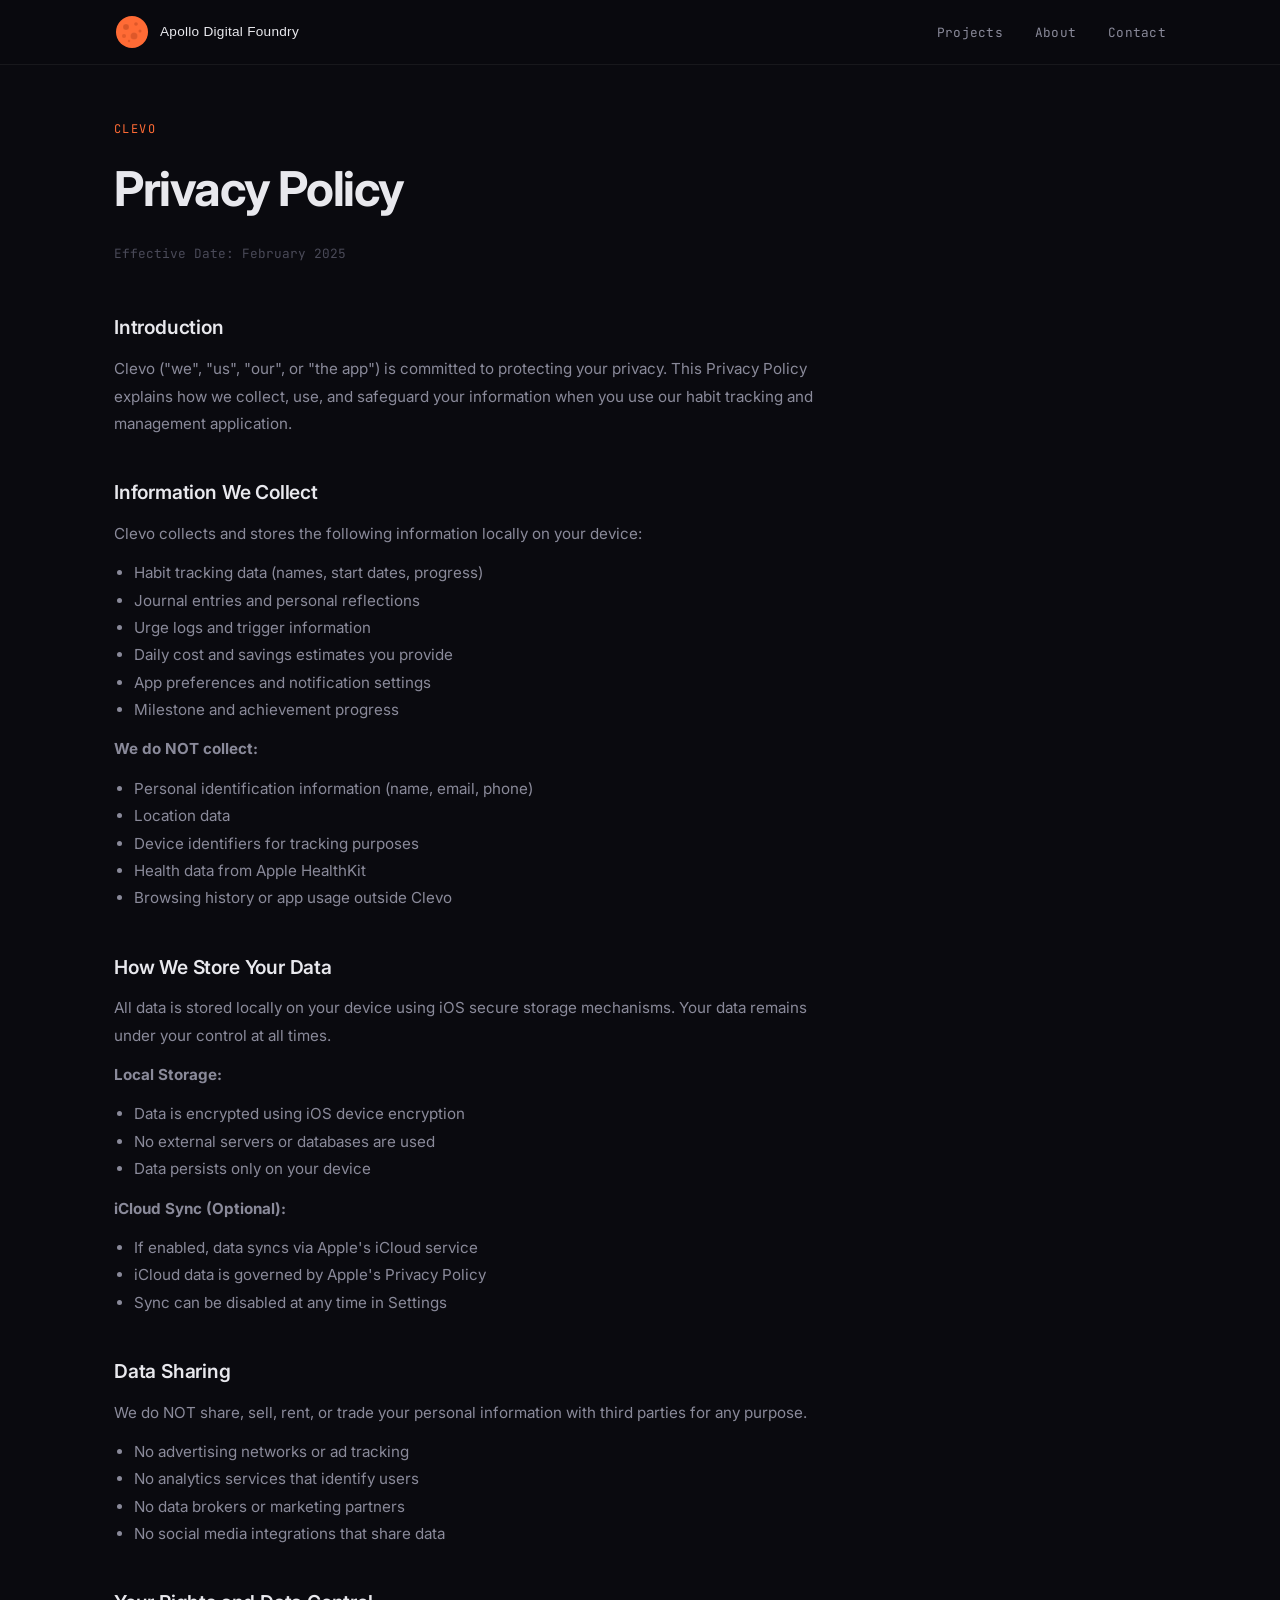
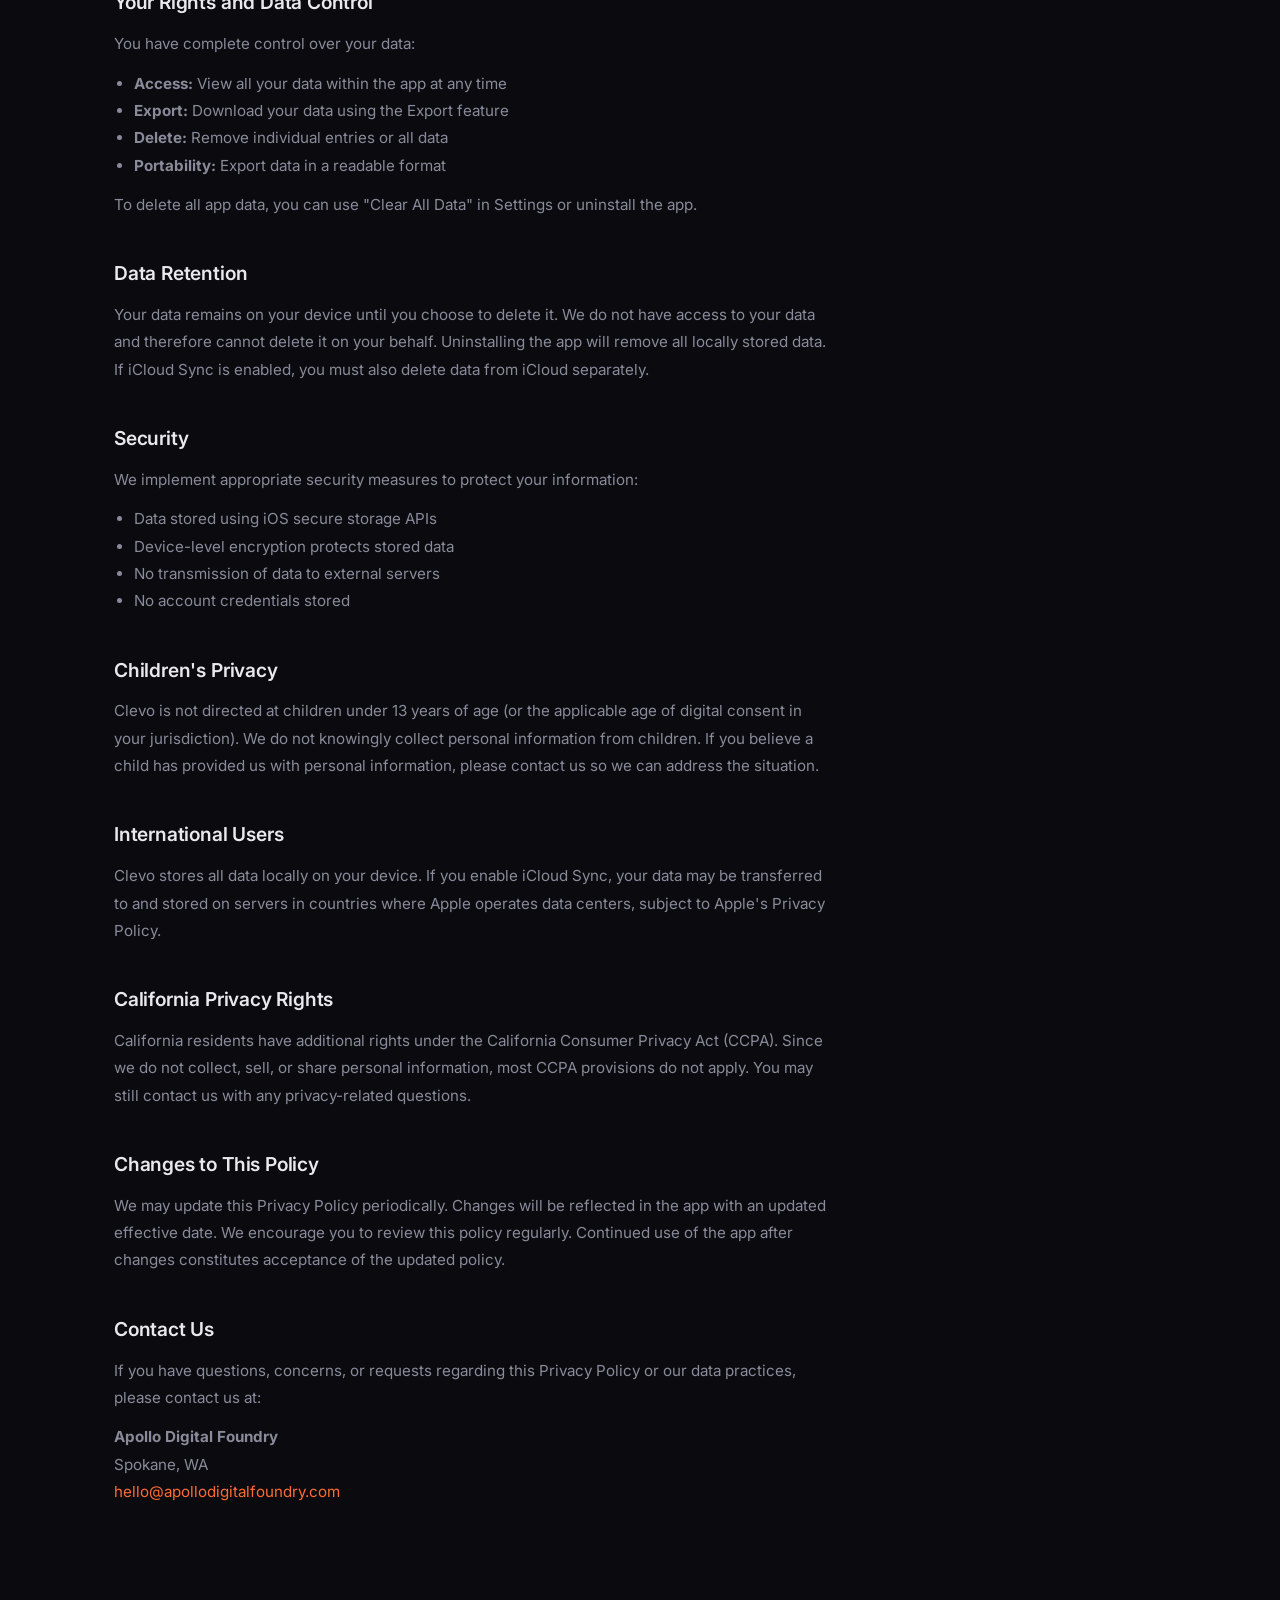
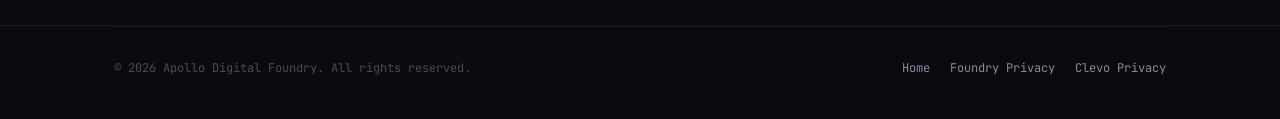
==== privacy-clevo.html @ d7f6a855 "Initial commit: Apollo Digital Foundry website Static org website for apollodigitalfoundry.com with " ====
<!DOCTYPE html>
<html lang="en">
<head>
  <meta charset="UTF-8">
  <meta name="viewport" content="width=device-width, initial-scale=1.0">
  <title>Clevo Privacy Policy — Apollo Digital Foundry</title>
  <meta name="description" content="Privacy Policy for Clevo, a habit tracking and management app by Apollo Digital Foundry.">
  <link rel="preconnect" href="https://fonts.googleapis.com">
  <link rel="preconnect" href="https://fonts.gstatic.com" crossorigin>
  <link href="https://fonts.googleapis.com/css2?family=Inter:wght@300;400;500;600;700&family=JetBrains+Mono:wght@400;500;700&display=swap" rel="stylesheet">
  <link rel="stylesheet" href="styles.css">
</head>
<body>

  <!-- Navigation -->
  <nav class="nav" id="nav">
    <div class="nav-inner">
      <a href="index.html" class="nav-logo">
        <svg class="logo-svg" width="36" height="36" viewBox="0 0 36 36" fill="none" xmlns="http://www.w3.org/2000/svg">
          <circle cx="18" cy="18" r="16" fill="#ff6b35"/>
          <path d="M30,10 A16,16 0 0,1 10,30 A16,16 0 0,0 30,10Z" fill="#e05a28" opacity="0.4"/>
          <circle cx="12" cy="13" r="3" fill="#b8421a" opacity="0.5"/>
          <circle cx="22" cy="10" r="1.8" fill="#b8421a" opacity="0.45"/>
          <circle cx="20" cy="22" r="3.5" fill="#b8421a" opacity="0.45"/>
          <circle cx="10" cy="22" r="2" fill="#b8421a" opacity="0.4"/>
          <circle cx="26" cy="17" r="1.5" fill="#b8421a" opacity="0.45"/>
          <circle cx="15" cy="27" r="1.2" fill="#b8421a" opacity="0.4"/>
          <circle cx="12" cy="13" r="3" stroke="#ffaa77" stroke-width="0.4" fill="none" opacity="0.2"/>
          <circle cx="20" cy="22" r="3.5" stroke="#ffaa77" stroke-width="0.4" fill="none" opacity="0.15"/>
        </svg>
        <span class="logo-text">Apollo Digital Foundry</span>
      </a>
      <ul class="nav-links" id="nav-links">
        <li><a href="index.html#projects">Projects</a></li>
        <li><a href="index.html#about">About</a></li>
        <li><a href="index.html#contact">Contact</a></li>
      </ul>
    </div>
  </nav>

  <!-- Clevo Privacy Policy Content -->
  <main class="legal-page">
    <div class="container">
      <p class="section-tag">Clevo</p>
      <h1 class="section-title">Privacy Policy</h1>
      <p class="legal-updated">Effective Date: February 2025</p>

      <div class="legal-content">

        <section class="legal-section">
          <h2>Introduction</h2>
          <p>Clevo ("we", "us", "our", or "the app") is committed to protecting your privacy. This Privacy Policy explains how we collect, use, and safeguard your information when you use our habit tracking and management application.</p>
        </section>

        <section class="legal-section">
          <h2>Information We Collect</h2>
          <p>Clevo collects and stores the following information locally on your device:</p>
          <ul>
            <li>Habit tracking data (names, start dates, progress)</li>
            <li>Journal entries and personal reflections</li>
            <li>Urge logs and trigger information</li>
            <li>Daily cost and savings estimates you provide</li>
            <li>App preferences and notification settings</li>
            <li>Milestone and achievement progress</li>
          </ul>
          <p><strong>We do NOT collect:</strong></p>
          <ul>
            <li>Personal identification information (name, email, phone)</li>
            <li>Location data</li>
            <li>Device identifiers for tracking purposes</li>
            <li>Health data from Apple HealthKit</li>
            <li>Browsing history or app usage outside Clevo</li>
          </ul>
        </section>

        <section class="legal-section">
          <h2>How We Store Your Data</h2>
          <p>All data is stored locally on your device using iOS secure storage mechanisms. Your data remains under your control at all times.</p>
          <p><strong>Local Storage:</strong></p>
          <ul>
            <li>Data is encrypted using iOS device encryption</li>
            <li>No external servers or databases are used</li>
            <li>Data persists only on your device</li>
          </ul>
          <p><strong>iCloud Sync (Optional):</strong></p>
          <ul>
            <li>If enabled, data syncs via Apple's iCloud service</li>
            <li>iCloud data is governed by Apple's Privacy Policy</li>
            <li>Sync can be disabled at any time in Settings</li>
          </ul>
        </section>

        <section class="legal-section">
          <h2>Data Sharing</h2>
          <p>We do NOT share, sell, rent, or trade your personal information with third parties for any purpose.</p>
          <ul>
            <li>No advertising networks or ad tracking</li>
            <li>No analytics services that identify users</li>
            <li>No data brokers or marketing partners</li>
            <li>No social media integrations that share data</li>
          </ul>
        </section>

        <section class="legal-section">
          <h2>Your Rights and Data Control</h2>
          <p>You have complete control over your data:</p>
          <ul>
            <li><strong>Access:</strong> View all your data within the app at any time</li>
            <li><strong>Export:</strong> Download your data using the Export feature</li>
            <li><strong>Delete:</strong> Remove individual entries or all data</li>
            <li><strong>Portability:</strong> Export data in a readable format</li>
          </ul>
          <p>To delete all app data, you can use "Clear All Data" in Settings or uninstall the app.</p>
        </section>

        <section class="legal-section">
          <h2>Data Retention</h2>
          <p>Your data remains on your device until you choose to delete it. We do not have access to your data and therefore cannot delete it on your behalf. Uninstalling the app will remove all locally stored data. If iCloud Sync is enabled, you must also delete data from iCloud separately.</p>
        </section>

        <section class="legal-section">
          <h2>Security</h2>
          <p>We implement appropriate security measures to protect your information:</p>
          <ul>
            <li>Data stored using iOS secure storage APIs</li>
            <li>Device-level encryption protects stored data</li>
            <li>No transmission of data to external servers</li>
            <li>No account credentials stored</li>
          </ul>
        </section>

        <section class="legal-section">
          <h2>Children's Privacy</h2>
          <p>Clevo is not directed at children under 13 years of age (or the applicable age of digital consent in your jurisdiction). We do not knowingly collect personal information from children. If you believe a child has provided us with personal information, please contact us so we can address the situation.</p>
        </section>

        <section class="legal-section">
          <h2>International Users</h2>
          <p>Clevo stores all data locally on your device. If you enable iCloud Sync, your data may be transferred to and stored on servers in countries where Apple operates data centers, subject to Apple's Privacy Policy.</p>
        </section>

        <section class="legal-section">
          <h2>California Privacy Rights</h2>
          <p>California residents have additional rights under the California Consumer Privacy Act (CCPA). Since we do not collect, sell, or share personal information, most CCPA provisions do not apply. You may still contact us with any privacy-related questions.</p>
        </section>

        <section class="legal-section">
          <h2>Changes to This Policy</h2>
          <p>We may update this Privacy Policy periodically. Changes will be reflected in the app with an updated effective date. We encourage you to review this policy regularly. Continued use of the app after changes constitutes acceptance of the updated policy.</p>
        </section>

        <section class="legal-section">
          <h2>Contact Us</h2>
          <p>If you have questions, concerns, or requests regarding this Privacy Policy or our data practices, please contact us at:</p>
          <p>
            <strong>Apollo Digital Foundry</strong><br>
            Spokane, WA<br>
            <a href="mailto:hello@apollodigitalfoundry.com" class="legal-link">hello@apollodigitalfoundry.com</a>
          </p>
        </section>

      </div>
    </div>
  </main>

  <!-- Footer -->
  <footer class="footer footer-simple">
    <div class="container">
      <div class="footer-bottom">
        <p class="copyright">&copy; 2026 Apollo Digital Foundry. All rights reserved.</p>
        <div class="footer-links">
          <a href="index.html">Home</a>
          <a href="privacy.html">Foundry Privacy</a>
          <a href="privacy-clevo.html">Clevo Privacy</a>
        </div>
      </div>
    </div>
  </footer>

</body>
</html>
---- styles.css ----
/* ============================================
   Apollo Digital Foundry — Styles
   Dark & Techy Foundry Aesthetic
   ============================================ */

/* --- Reset & Base --- */
*, *::before, *::after {
  margin: 0;
  padding: 0;
  box-sizing: border-box;
}

:root {
  --bg-deep: #0a0a0f;
  --bg-card: #111118;
  --bg-card-hover: #16161f;
  --bg-nav: rgba(10, 10, 15, 0.85);
  --accent: #ff6b35;
  --accent-glow: rgba(255, 107, 53, 0.15);
  --accent-glow-strong: rgba(255, 107, 53, 0.3);
  --text-primary: #e8e8ed;
  --text-secondary: #8a8a9a;
  --text-muted: #4a4a58;
  --border: rgba(255, 255, 255, 0.06);
  --border-hover: rgba(255, 107, 53, 0.2);
  --radius: 16px;
  --radius-sm: 8px;
  --font-body: 'Inter', -apple-system, BlinkMacSystemFont, sans-serif;
  --font-mono: 'JetBrains Mono', 'SF Mono', 'Fira Code', monospace;
}

html {
  scroll-behavior: smooth;
  -webkit-font-smoothing: antialiased;
  -moz-osx-font-smoothing: grayscale;
}

body {
  font-family: var(--font-body);
  background: var(--bg-deep);
  color: var(--text-primary);
  line-height: 1.6;
  overflow-x: hidden;
}

a {
  color: inherit;
  text-decoration: none;
}

img {
  max-width: 100%;
  display: block;
}

.container {
  max-width: 1100px;
  margin: 0 auto;
  padding: 0 24px;
}


/* --- Navigation --- */
.nav {
  position: fixed;
  top: 0;
  left: 0;
  right: 0;
  z-index: 100;
  background: var(--bg-nav);
  backdrop-filter: blur(20px);
  -webkit-backdrop-filter: blur(20px);
  border-bottom: 1px solid var(--border);
  transition: background 0.3s ease;
}

.nav-inner {
  max-width: 1100px;
  margin: 0 auto;
  padding: 0 24px;
  display: flex;
  align-items: center;
  justify-content: space-between;
  height: 64px;
}

.nav-logo {
  display: flex;
  align-items: center;
  gap: 10px;
  font-weight: 600;
  font-size: 1rem;
  letter-spacing: -0.01em;
}

.logo-svg {
  flex-shrink: 0;
}

.logo-text {
  font-family: 'Helvetica Neue', 'Helvetica', Arial, sans-serif;
  font-size: 0.85rem;
  font-weight: 500;
  letter-spacing: 0.02em;
}

.nav-links {
  display: flex;
  list-style: none;
  gap: 32px;
}

.nav-links a {
  font-size: 0.875rem;
  font-weight: 400;
  color: var(--text-secondary);
  transition: color 0.2s ease;
  font-family: var(--font-mono);
  font-size: 0.8rem;
  letter-spacing: 0.02em;
}

.nav-links a:hover {
  color: var(--accent);
}

/* Mobile nav toggle */
.nav-toggle {
  display: none;
  flex-direction: column;
  gap: 5px;
  background: none;
  border: none;
  cursor: pointer;
  padding: 4px;
}

.nav-toggle span {
  width: 22px;
  height: 2px;
  background: var(--text-secondary);
  border-radius: 2px;
  transition: all 0.3s ease;
}

.nav-toggle.active span:nth-child(1) {
  transform: rotate(45deg) translate(5px, 5px);
}

.nav-toggle.active span:nth-child(2) {
  opacity: 0;
}

.nav-toggle.active span:nth-child(3) {
  transform: rotate(-45deg) translate(5px, -5px);
}


/* --- Hero Section --- */
.hero {
  position: relative;
  min-height: 100vh;
  display: flex;
  align-items: center;
  justify-content: center;
  padding: 120px 24px 80px;
  overflow: hidden;
}

.hero-bg {
  position: absolute;
  inset: 0;
  overflow: hidden;
}

.grid-overlay {
  position: absolute;
  inset: 0;
  background-image:
    linear-gradient(rgba(255, 255, 255, 0.02) 1px, transparent 1px),
    linear-gradient(90deg, rgba(255, 255, 255, 0.02) 1px, transparent 1px);
  background-size: 60px 60px;
  mask-image: radial-gradient(ellipse 70% 60% at 50% 50%, black 20%, transparent 70%);
  -webkit-mask-image: radial-gradient(ellipse 70% 60% at 50% 50%, black 20%, transparent 70%);
}

.hero-glow {
  position: absolute;
  width: 600px;
  height: 600px;
  border-radius: 50%;
  background: radial-gradient(circle, var(--accent-glow) 0%, transparent 70%);
  top: 20%;
  left: 50%;
  transform: translateX(-50%);
  pointer-events: none;
  animation: pulse-glow 6s ease-in-out infinite;
}

@keyframes pulse-glow {
  0%, 100% { opacity: 0.4; transform: translateX(-50%) scale(1); }
  50% { opacity: 0.7; transform: translateX(-50%) scale(1.1); }
}

.hero-content {
  position: relative;
  text-align: center;
  max-width: 700px;
  z-index: 1;
}

.hero-tag {
  font-family: var(--font-mono);
  font-size: 0.8rem;
  color: var(--accent);
  letter-spacing: 0.1em;
  text-transform: uppercase;
  margin-bottom: 24px;
}

.hero-title {
  font-size: clamp(2.5rem, 7vw, 4.5rem);
  font-weight: 700;
  line-height: 1.1;
  letter-spacing: -0.03em;
  margin-bottom: 24px;
}

.accent {
  color: var(--accent);
}

.hero-sub {
  font-size: 1.125rem;
  color: var(--text-secondary);
  max-width: 520px;
  margin: 0 auto 40px;
  line-height: 1.7;
}


/* --- Buttons --- */
.btn {
  display: inline-block;
  padding: 14px 32px;
  border-radius: var(--radius-sm);
  font-family: var(--font-mono);
  font-size: 0.85rem;
  font-weight: 500;
  letter-spacing: 0.02em;
  transition: all 0.25s ease;
  cursor: pointer;
  border: none;
}

.btn-primary {
  background: var(--accent);
  color: #fff;
  box-shadow: 0 0 20px var(--accent-glow);
}

.btn-primary:hover {
  background: #e85a28;
  box-shadow: 0 0 30px var(--accent-glow-strong);
  transform: translateY(-2px);
}


/* --- Sections --- */
.section {
  padding: 120px 0;
}

.section-alt {
  background: linear-gradient(180deg, var(--bg-deep) 0%, #0d0d14 50%, var(--bg-deep) 100%);
}

.section-tag {
  font-family: var(--font-mono);
  font-size: 0.75rem;
  color: var(--accent);
  letter-spacing: 0.12em;
  text-transform: uppercase;
  margin-bottom: 12px;
}

.section-title {
  font-size: clamp(2rem, 4vw, 3rem);
  font-weight: 700;
  letter-spacing: -0.03em;
  margin-bottom: 16px;
}

.section-sub {
  color: var(--text-secondary);
  font-size: 1.05rem;
  margin-bottom: 56px;
  max-width: 480px;
}


/* --- Projects Grid --- */
.projects-grid {
  display: grid;
  grid-template-columns: 1fr 1fr;
  gap: 24px;
}

.project-card {
  border-radius: var(--radius);
  border: 1px solid var(--border);
  background: var(--bg-card);
  transition: all 0.35s ease;
  overflow: hidden;
}

.project-card:hover {
  border-color: var(--border-hover);
  background: var(--bg-card-hover);
  transform: translateY(-4px);
  box-shadow: 0 20px 60px rgba(0, 0, 0, 0.4), 0 0 40px var(--accent-glow);
}

.project-card.featured {
  grid-column: 1 / -1;
}

.project-card.featured .project-card-inner {
  display: grid;
  grid-template-columns: 1fr;
  gap: 0;
}

.project-card-inner {
  padding: 32px;
}

.project-header {
  display: flex;
  align-items: flex-start;
  justify-content: space-between;
  margin-bottom: 20px;
}

.project-icon {
  flex-shrink: 0;
}

.app-icon {
  width: 56px;
  height: 56px;
  border-radius: 12px;
}

.project-badge {
  font-family: var(--font-mono);
  font-size: 0.7rem;
  color: var(--accent);
  background: var(--accent-glow);
  padding: 4px 12px;
  border-radius: 20px;
  letter-spacing: 0.05em;
  text-transform: uppercase;
  font-weight: 500;
}

.project-name {
  font-size: 1.5rem;
  font-weight: 700;
  letter-spacing: -0.02em;
  margin-bottom: 12px;
}

.project-desc {
  color: var(--text-secondary);
  font-size: 0.95rem;
  line-height: 1.7;
  margin-bottom: 20px;
}

.project-tags {
  display: flex;
  flex-wrap: wrap;
  gap: 8px;
  margin-bottom: 24px;
}

.tag {
  font-family: var(--font-mono);
  font-size: 0.7rem;
  color: var(--text-secondary);
  background: rgba(255, 255, 255, 0.04);
  padding: 4px 12px;
  border-radius: 6px;
  border: 1px solid var(--border);
  letter-spacing: 0.02em;
}

.project-footer {
  display: flex;
  align-items: center;
  justify-content: space-between;
}

.project-link {
  font-family: var(--font-mono);
  font-size: 0.75rem;
  color: var(--text-secondary);
  transition: color 0.2s ease;
}

.project-link:hover {
  color: var(--accent);
}

.project-status {
  display: flex;
  align-items: center;
  gap: 8px;
  font-family: var(--font-mono);
  font-size: 0.75rem;
  color: var(--text-secondary);
}

.status-dot {
  width: 8px;
  height: 8px;
  border-radius: 50%;
  background: var(--accent);
  animation: dot-pulse 2s ease-in-out infinite;
}

.muted-dot {
  background: var(--text-muted);
  animation: none;
}

@keyframes dot-pulse {
  0%, 100% { opacity: 1; }
  50% { opacity: 0.3; }
}

/* Placeholder cards */
.project-card.placeholder {
  border-style: dashed;
  border-color: rgba(255, 255, 255, 0.04);
  background: transparent;
}

.project-card.placeholder:hover {
  border-color: rgba(255, 255, 255, 0.08);
  background: rgba(255, 255, 255, 0.01);
  box-shadow: none;
  transform: none;
}

.muted-text {
  color: var(--text-muted) !important;
}

.project-icon.muted {
  color: var(--text-muted);
}


/* --- About Section --- */
.about-content {
  display: grid;
  grid-template-columns: 1.4fr 1fr;
  gap: 64px;
  align-items: start;
}

.about-text p {
  color: var(--text-secondary);
  font-size: 1.05rem;
  line-height: 1.8;
  margin-bottom: 20px;
}

.about-text strong {
  color: var(--text-primary);
}

.about-values {
  display: flex;
  flex-direction: column;
  gap: 28px;
}

.value-item {
  padding: 24px;
  border-radius: var(--radius-sm);
  border: 1px solid var(--border);
  background: var(--bg-card);
  transition: all 0.3s ease;
}

.value-item:hover {
  border-color: var(--border-hover);
  background: var(--bg-card-hover);
}

.value-icon {
  font-size: 1.4rem;
  margin-bottom: 10px;
  color: var(--accent);
}

.value-item h4 {
  font-family: var(--font-mono);
  font-size: 0.9rem;
  font-weight: 600;
  letter-spacing: 0.02em;
  margin-bottom: 6px;
}

.value-item p {
  color: var(--text-secondary);
  font-size: 0.875rem;
}


/* --- Footer --- */
.footer {
  padding: 120px 0 40px;
  border-top: 1px solid var(--border);
}

.footer-content {
  text-align: center;
}

.footer-main {
  margin-bottom: 80px;
}

.footer-text {
  color: var(--text-secondary);
  font-size: 1.05rem;
  margin-bottom: 32px;
  max-width: 400px;
  margin-left: auto;
  margin-right: auto;
  margin-bottom: 32px;
}

.footer-main .btn {
  font-size: 0.8rem;
}

.footer-info {
  display: flex;
  justify-content: center;
  gap: 48px;
  margin-bottom: 40px;
  padding-bottom: 40px;
  border-bottom: 1px solid var(--border);
}

.footer-info-item {
  display: flex;
  flex-direction: column;
  gap: 4px;
  font-size: 0.9rem;
  color: var(--text-secondary);
}

.footer-info-label {
  font-family: var(--font-mono);
  font-size: 0.7rem;
  color: var(--text-muted);
  text-transform: uppercase;
  letter-spacing: 0.1em;
}

.footer-bottom {
  display: flex;
  align-items: center;
  justify-content: space-between;
  padding-top: 32px;
  border-top: 1px solid var(--border);
}

.copyright {
  font-family: var(--font-mono);
  font-size: 0.75rem;
  color: var(--text-muted);
}

.footer-links {
  display: flex;
  gap: 20px;
}

.footer-links a {
  font-family: var(--font-mono);
  font-size: 0.75rem;
  color: var(--text-secondary);
  transition: color 0.2s ease;
}

.footer-links a:hover {
  color: var(--accent);
}


/* --- Legal / Privacy Page --- */
.legal-page {
  padding: 120px 0 80px;
}

.legal-updated {
  font-family: var(--font-mono);
  font-size: 0.8rem;
  color: var(--text-muted);
  margin-bottom: 48px;
}

.legal-content {
  max-width: 720px;
}

.legal-section {
  margin-bottom: 40px;
}

.legal-section h2 {
  font-size: 1.2rem;
  font-weight: 600;
  margin-bottom: 12px;
  letter-spacing: -0.01em;
}

.legal-section h3 {
  font-size: 1rem;
  font-weight: 500;
  margin-top: 20px;
  margin-bottom: 8px;
  color: var(--text-primary);
}

.legal-section p {
  color: var(--text-secondary);
  font-size: 0.95rem;
  line-height: 1.8;
  margin-bottom: 12px;
}

.legal-section ul {
  color: var(--text-secondary);
  font-size: 0.95rem;
  line-height: 1.8;
  margin-left: 20px;
  margin-bottom: 12px;
}

.legal-link {
  color: var(--accent) !important;
  transition: opacity 0.2s ease;
}

.legal-link:hover {
  opacity: 0.8;
}

.footer-simple {
  padding: 0 0 40px;
}


/* --- Scroll Reveal Animation --- */
.reveal {
  opacity: 0;
  transform: translateY(30px);
  transition: opacity 0.7s ease, transform 0.7s ease;
}

.reveal.visible {
  opacity: 1;
  transform: translateY(0);
}


/* --- Responsive --- */
@media (max-width: 768px) {
  .nav-toggle {
    display: flex;
  }

  .nav-links {
    position: fixed;
    top: 64px;
    left: 0;
    right: 0;
    background: var(--bg-nav);
    backdrop-filter: blur(20px);
    -webkit-backdrop-filter: blur(20px);
    flex-direction: column;
    align-items: center;
    padding: 32px 0;
    gap: 24px;
    border-bottom: 1px solid var(--border);
    transform: translateY(-100%);
    opacity: 0;
    pointer-events: none;
    transition: all 0.3s ease;
  }

  .nav-links.open {
    transform: translateY(0);
    opacity: 1;
    pointer-events: all;
  }

  .hero {
    padding: 100px 24px 60px;
    min-height: 90vh;
  }

  .hero-title {
    font-size: 2.2rem;
  }

  .hero-sub {
    font-size: 1rem;
  }

  .section {
    padding: 80px 0;
  }

  .projects-grid {
    grid-template-columns: 1fr;
  }

  .project-card.featured {
    grid-column: 1;
  }

  .about-content {
    grid-template-columns: 1fr;
    gap: 40px;
  }

  .footer-info {
    flex-direction: column;
    gap: 20px;
    align-items: center;
  }

  .footer-info-item {
    align-items: center;
  }

  .footer-bottom {
    flex-direction: column;
    gap: 16px;
    text-align: center;
  }

  .footer {
    padding: 80px 0 32px;
  }
}

@media (max-width: 480px) {
  .hero-title {
    font-size: 1.8rem;
  }

  .section-title {
    font-size: 1.6rem;
  }

  .project-card-inner {
    padding: 24px;
  }

  .logo-text {
    font-size: 0.75rem;
  }
}
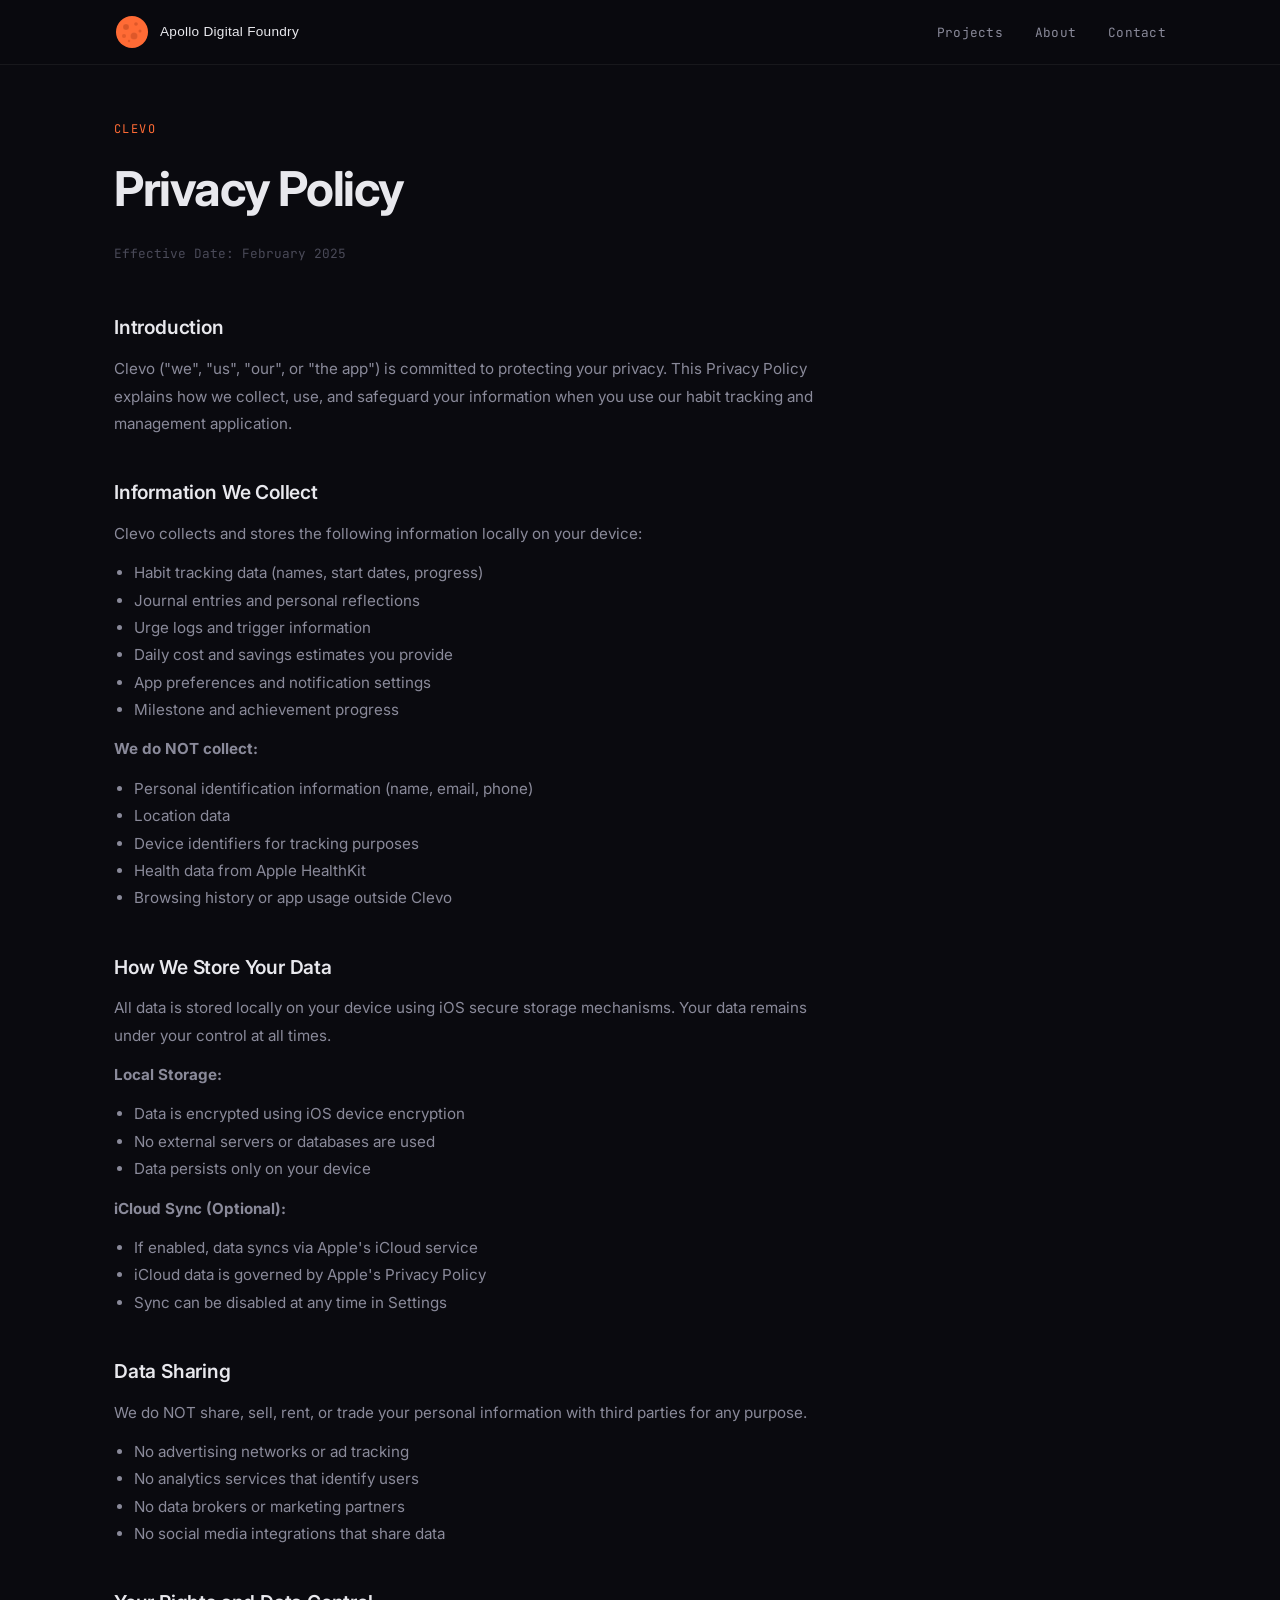
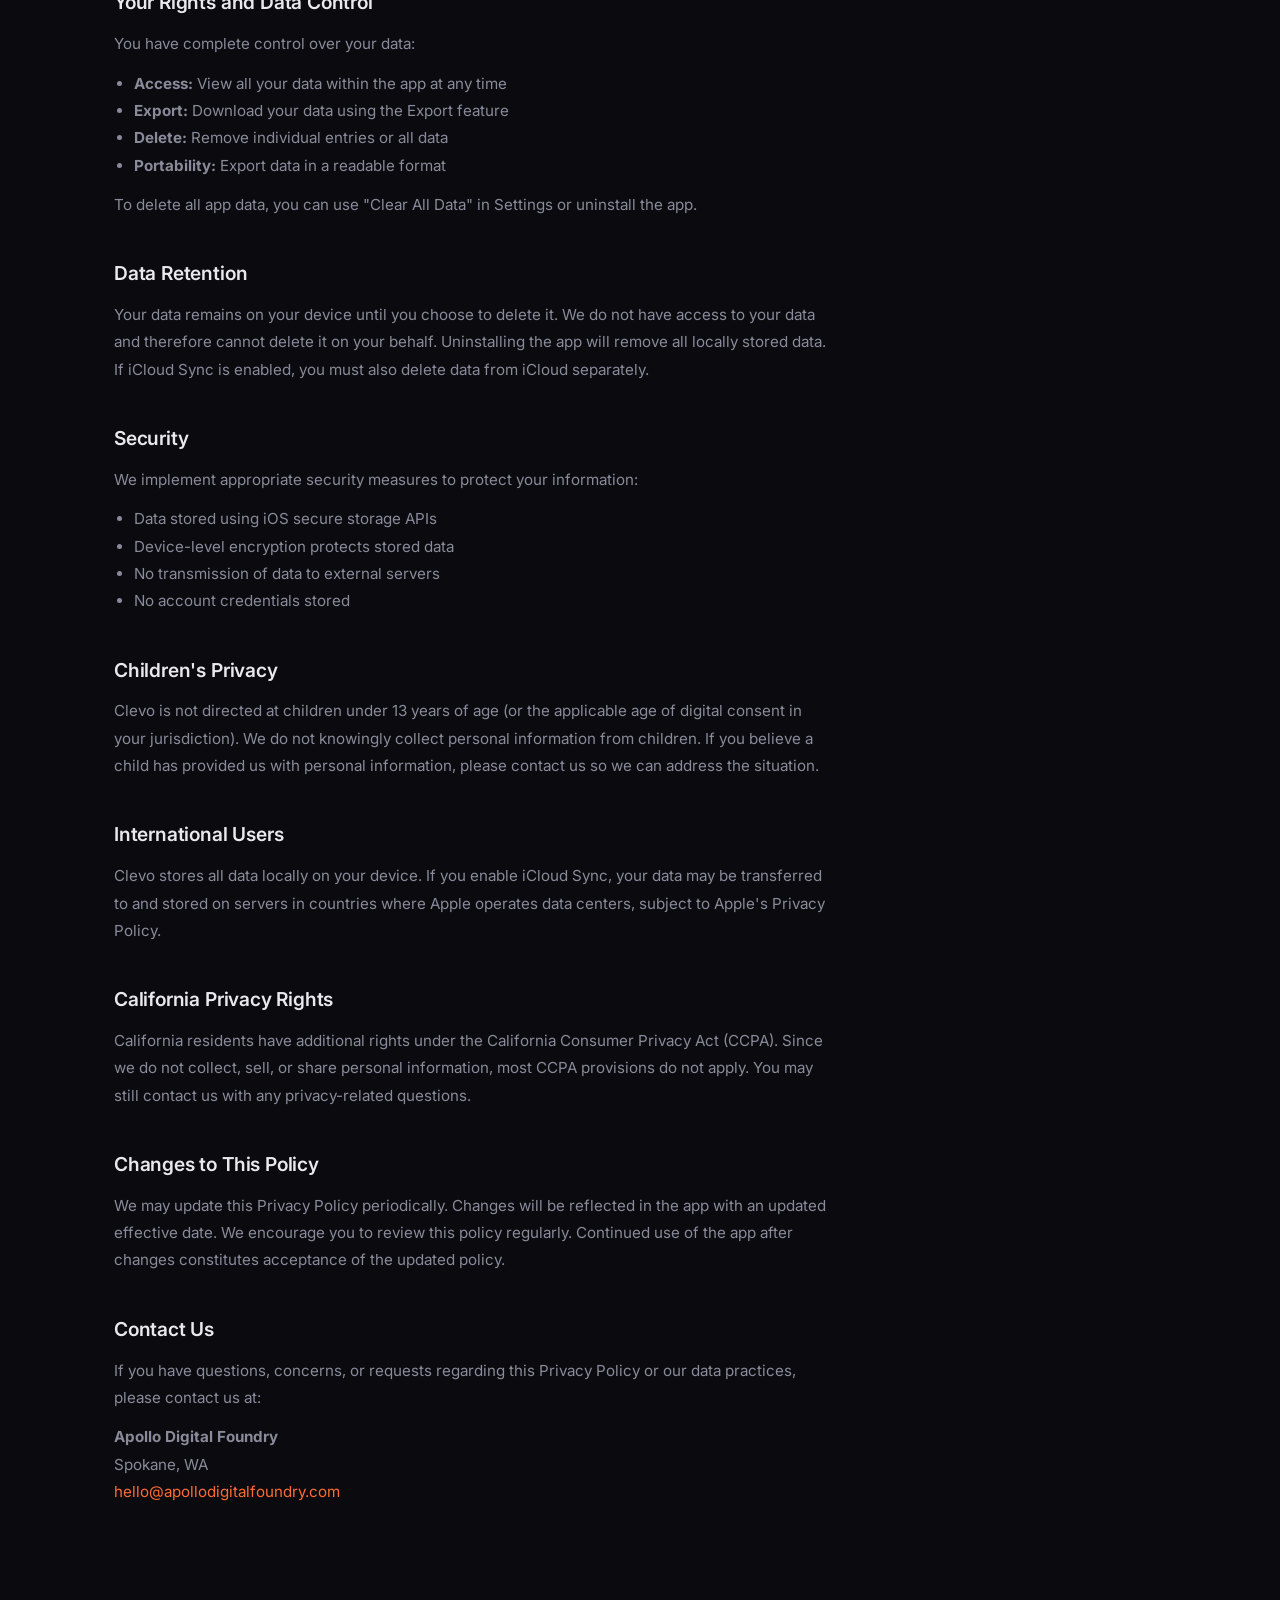
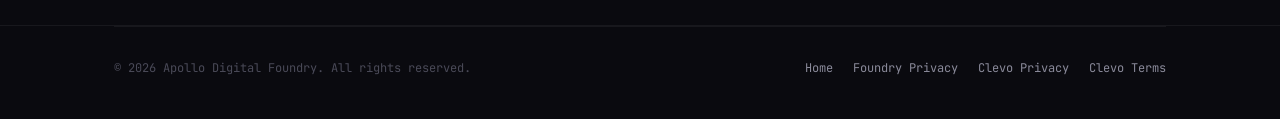
==== commit b0a33ea4: "Add Clevo terms of service page and link from privacy page Co-Authored-By: Claude Opus 4.6 (1M conte" ====
--- a/privacy-clevo.html
+++ b/privacy-clevo.html
@@ -172,6 +172,7 @@
           <a href="index.html">Home</a>
           <a href="privacy.html">Foundry Privacy</a>
           <a href="privacy-clevo.html">Clevo Privacy</a>
+          <a href="terms-clevo.html">Clevo Terms</a>
         </div>
       </div>
     </div>
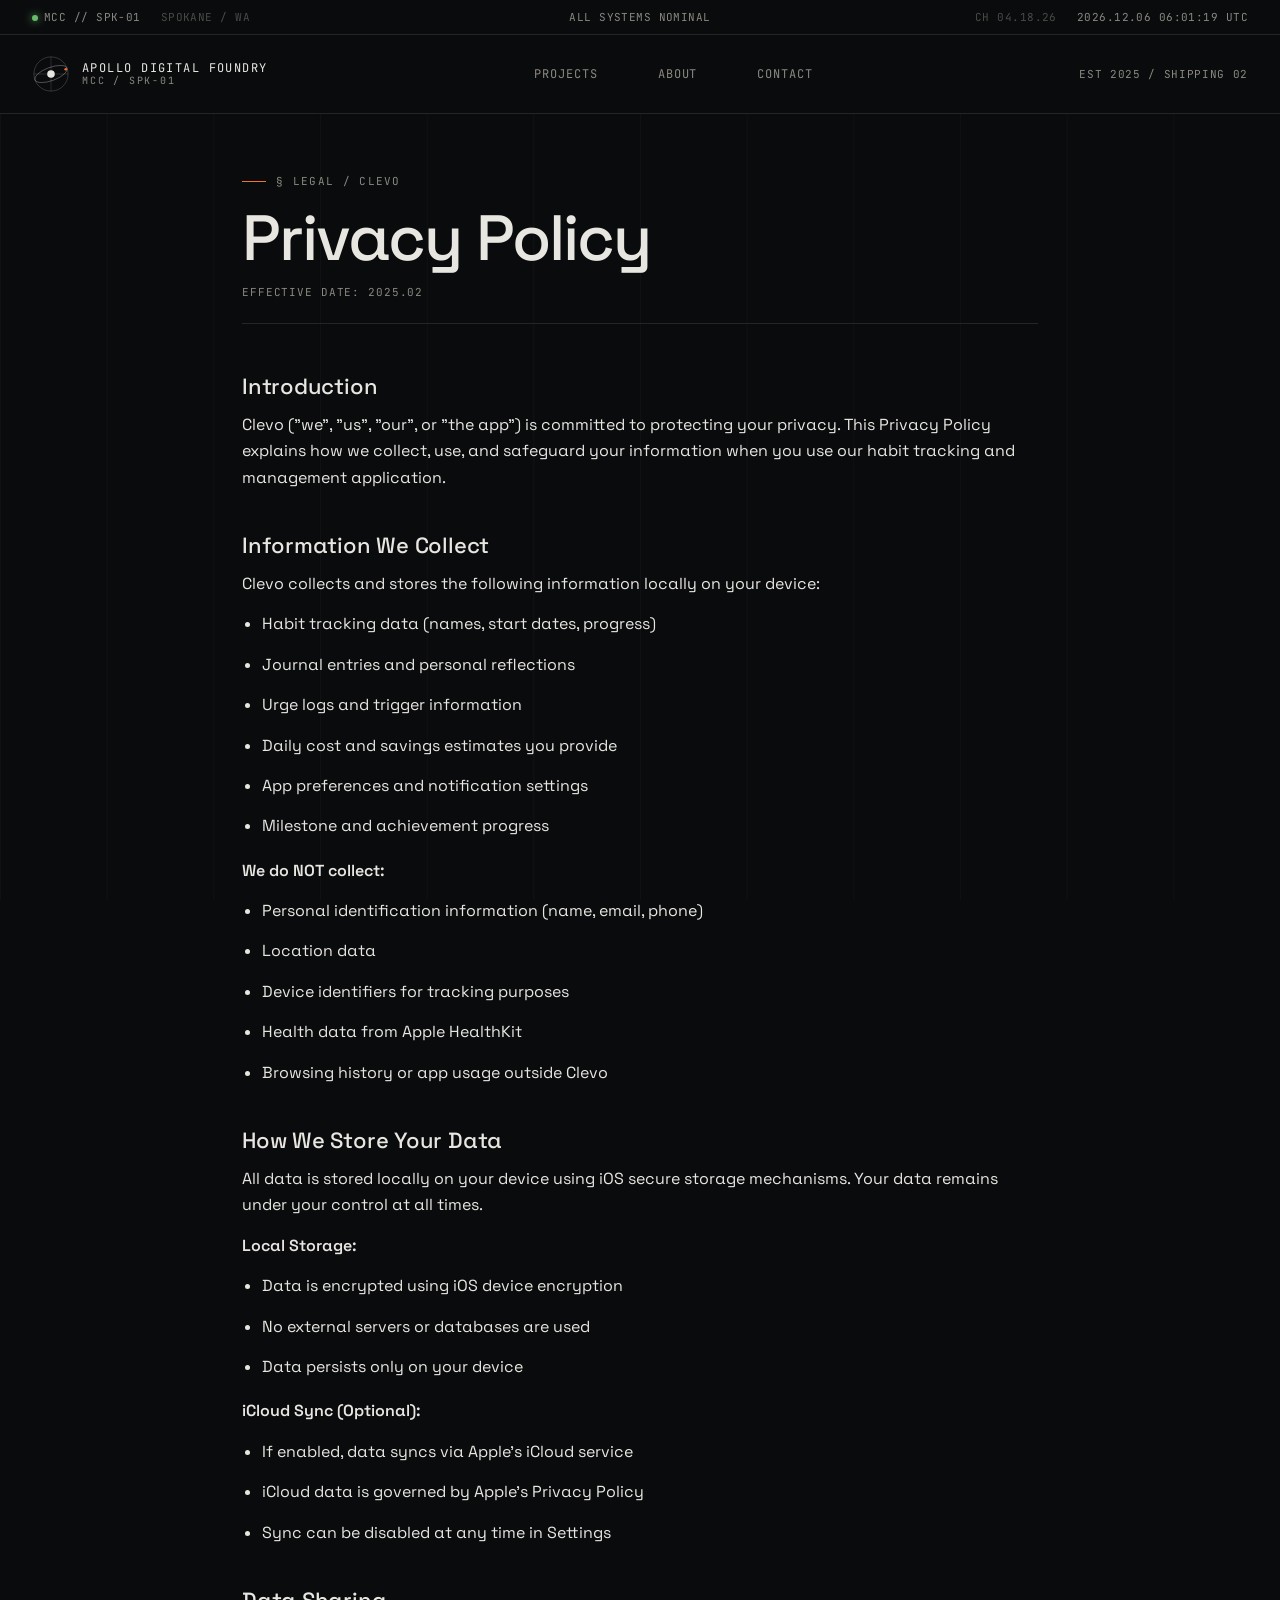
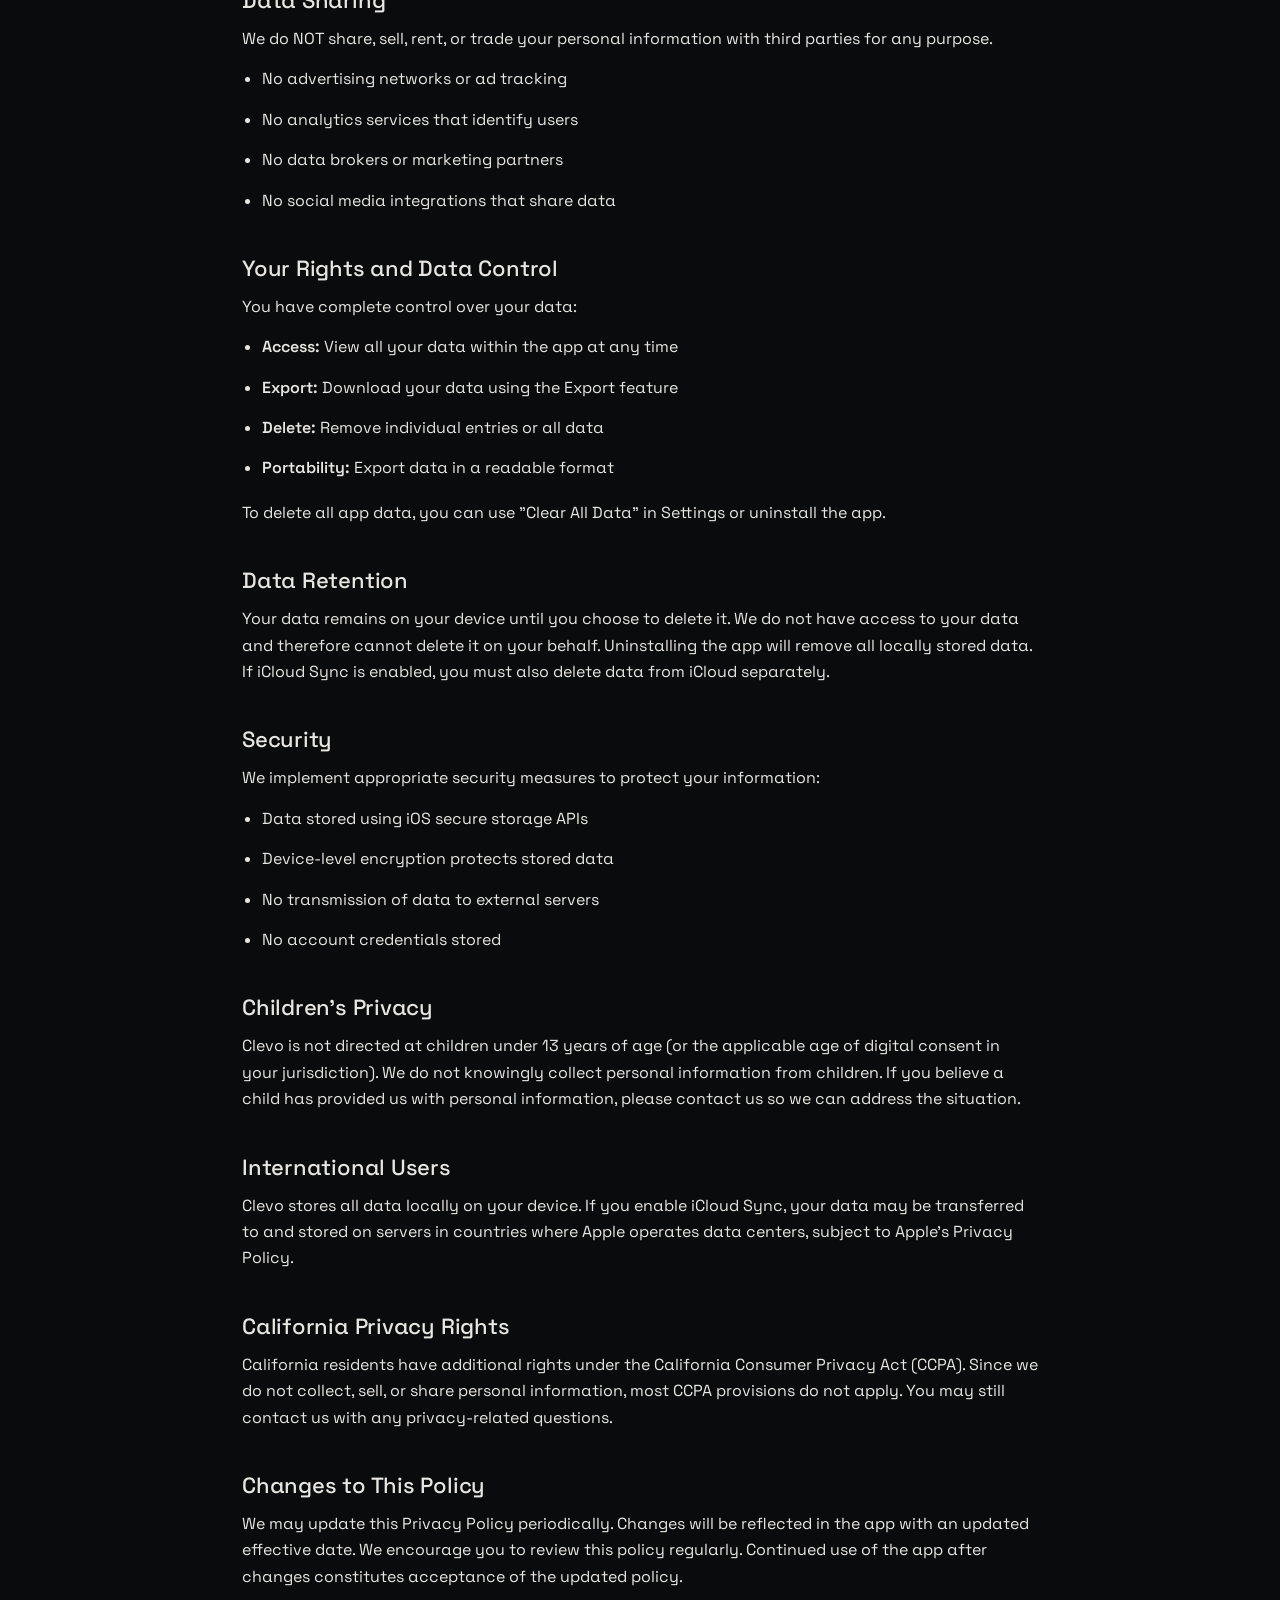
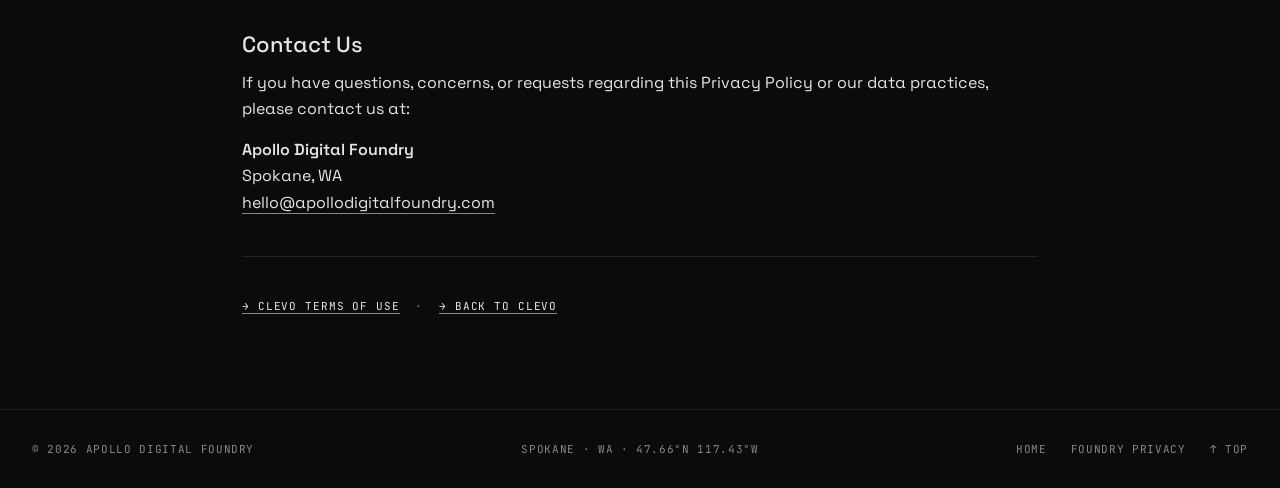
==== commit 5a9a7139: "Redesign site with Mission Control aesthetic - Rebuild home, privacy, and Clevo legal pages in dark " ====
--- a/privacy-clevo.html
+++ b/privacy-clevo.html
@@ -1,182 +1,193 @@
 <!DOCTYPE html>
 <html lang="en">
 <head>
-  <meta charset="UTF-8">
-  <meta name="viewport" content="width=device-width, initial-scale=1.0">
+  <meta charset="UTF-8" />
+  <meta name="viewport" content="width=device-width, initial-scale=1.0" />
   <title>Clevo Privacy Policy — Apollo Digital Foundry</title>
-  <meta name="description" content="Privacy Policy for Clevo, a habit tracking and management app by Apollo Digital Foundry.">
-  <link rel="preconnect" href="https://fonts.googleapis.com">
-  <link rel="preconnect" href="https://fonts.gstatic.com" crossorigin>
-  <link href="https://fonts.googleapis.com/css2?family=Inter:wght@300;400;500;600;700&family=JetBrains+Mono:wght@400;500;700&display=swap" rel="stylesheet">
-  <link rel="stylesheet" href="styles.css">
+  <meta name="description" content="Privacy Policy for Clevo, a habit tracking and management app by Apollo Digital Foundry." />
+
+  <meta property="og:type" content="article" />
+  <meta property="og:site_name" content="Apollo Digital Foundry" />
+  <meta property="og:title" content="Clevo Privacy Policy" />
+  <meta property="og:description" content="How Clevo handles your habit tracking data — all stored locally on your device." />
+  <meta property="og:url" content="https://apollodigitalfoundry.com/privacy-clevo.html" />
+  <meta property="og:image" content="https://apollodigitalfoundry.com/og-image.png" />
+  <meta property="og:image:width" content="1200" />
+  <meta property="og:image:height" content="630" />
+
+  <meta name="twitter:card" content="summary_large_image" />
+  <meta name="twitter:title" content="Clevo Privacy Policy" />
+  <meta name="twitter:description" content="How Clevo handles your habit tracking data — all stored locally on your device." />
+  <meta name="twitter:image" content="https://apollodigitalfoundry.com/og-image.png" />
+
+  <meta name="theme-color" content="#0a0b0d" />
+  <link rel="icon" href="/favicon.ico" sizes="32x32" />
+  <link rel="icon" href="/favicon.svg" type="image/svg+xml" />
+  <link rel="icon" type="image/png" sizes="192x192" href="/favicon-192.png" />
+  <link rel="apple-touch-icon" sizes="192x192" href="/favicon-192.png" />
+  <link rel="preconnect" href="https://fonts.googleapis.com" />
+  <link rel="preconnect" href="https://fonts.gstatic.com" crossorigin />
+  <link href="https://fonts.googleapis.com/css2?family=Space+Grotesk:wght@400;500;600;700&family=JetBrains+Mono:wght@400;500;600&display=swap" rel="stylesheet" />
+  <link rel="stylesheet" href="styles.css" />
 </head>
 <body>
+  <div class="grid-overlay" aria-hidden="true"></div>
+  <div class="cursor" aria-hidden="true"></div>
+  <div class="cursor-coords" aria-hidden="true">X:0000 Y:0000</div>
 
-  <!-- Navigation -->
-  <nav class="nav" id="nav">
-    <div class="nav-inner">
-      <a href="index.html" class="nav-logo">
-        <svg class="logo-svg" width="36" height="36" viewBox="0 0 36 36" fill="none" xmlns="http://www.w3.org/2000/svg">
-          <circle cx="18" cy="18" r="16" fill="#ff6b35"/>
-          <path d="M30,10 A16,16 0 0,1 10,30 A16,16 0 0,0 30,10Z" fill="#e05a28" opacity="0.4"/>
-          <circle cx="12" cy="13" r="3" fill="#b8421a" opacity="0.5"/>
-          <circle cx="22" cy="10" r="1.8" fill="#b8421a" opacity="0.45"/>
-          <circle cx="20" cy="22" r="3.5" fill="#b8421a" opacity="0.45"/>
-          <circle cx="10" cy="22" r="2" fill="#b8421a" opacity="0.4"/>
-          <circle cx="26" cy="17" r="1.5" fill="#b8421a" opacity="0.45"/>
-          <circle cx="15" cy="27" r="1.2" fill="#b8421a" opacity="0.4"/>
-          <circle cx="12" cy="13" r="3" stroke="#ffaa77" stroke-width="0.4" fill="none" opacity="0.2"/>
-          <circle cx="20" cy="22" r="3.5" stroke="#ffaa77" stroke-width="0.4" fill="none" opacity="0.15"/>
-        </svg>
-        <span class="logo-text">Apollo Digital Foundry</span>
+  <div class="page">
+    <div class="chrome" role="status" aria-label="Mission control status">
+      <div class="chrome-inner">
+        <div class="chrome-left">
+          <span><span class="chrome-dot"></span>MCC // SPK-01</span>
+          <span class="chrome-dim">SPOKANE / WA</span>
+        </div>
+        <div class="chrome-center">ALL SYSTEMS NOMINAL</div>
+        <div class="chrome-right">
+          <span class="chrome-dim">CH 04.18.26</span>
+          <span id="utc-clock">— — —</span>
+        </div>
+      </div>
+    </div>
+
+    <nav class="nav" aria-label="Primary">
+      <a href="index.html" class="logo" data-hover>
+        <span class="logo-mark">
+          <svg viewBox="0 0 40 40" xmlns="http://www.w3.org/2000/svg" aria-hidden="true">
+            <circle cx="20" cy="20" r="18" fill="none" stroke="currentColor" stroke-width="0.5" opacity="0.4" />
+            <ellipse cx="20" cy="20" rx="18" ry="7" fill="none" stroke="currentColor" stroke-width="0.5" opacity="0.6" transform="rotate(-20 20 20)" />
+            <line x1="2" y1="20" x2="38" y2="20" stroke="currentColor" stroke-width="0.5" opacity="0.3" />
+            <line x1="20" y1="2" x2="20" y2="38" stroke="currentColor" stroke-width="0.5" opacity="0.3" />
+            <circle cx="20" cy="20" r="4" fill="currentColor" />
+            <circle cx="35.5" cy="15" r="1.4" fill="var(--accent)" />
+          </svg>
+        </span>
+        <span class="logo-title-group">
+          <span>APOLLO DIGITAL FOUNDRY</span>
+          <span class="logo-sub">MCC / SPK-01</span>
+        </span>
       </a>
-      <ul class="nav-links" id="nav-links">
+      <ul class="nav-links">
         <li><a href="index.html#projects">Projects</a></li>
         <li><a href="index.html#about">About</a></li>
         <li><a href="index.html#contact">Contact</a></li>
       </ul>
-    </div>
-  </nav>
+      <div class="nav-channel">EST 2025 / SHIPPING 02</div>
+    </nav>
 
-  <!-- Clevo Privacy Policy Content -->
-  <main class="legal-page">
-    <div class="container">
-      <p class="section-tag">Clevo</p>
-      <h1 class="section-title">Privacy Policy</h1>
-      <p class="legal-updated">Effective Date: February 2025</p>
+    <main class="main-content">
+      <article class="doc page-fade">
+        <div class="doc-label">§ LEGAL / CLEVO</div>
+        <h1 class="doc-title">Privacy Policy</h1>
+        <div class="doc-meta">EFFECTIVE DATE: 2025.02</div>
 
-      <div class="legal-content">
+        <h2>Introduction</h2>
+        <p>Clevo ("we", "us", "our", or "the app") is committed to protecting your privacy. This Privacy Policy explains how we collect, use, and safeguard your information when you use our habit tracking and management application.</p>
 
-        <section class="legal-section">
-          <h2>Introduction</h2>
-          <p>Clevo ("we", "us", "our", or "the app") is committed to protecting your privacy. This Privacy Policy explains how we collect, use, and safeguard your information when you use our habit tracking and management application.</p>
-        </section>
+        <h2>Information We Collect</h2>
+        <p>Clevo collects and stores the following information locally on your device:</p>
+        <ul>
+          <li>Habit tracking data (names, start dates, progress)</li>
+          <li>Journal entries and personal reflections</li>
+          <li>Urge logs and trigger information</li>
+          <li>Daily cost and savings estimates you provide</li>
+          <li>App preferences and notification settings</li>
+          <li>Milestone and achievement progress</li>
+        </ul>
+        <p><strong>We do NOT collect:</strong></p>
+        <ul>
+          <li>Personal identification information (name, email, phone)</li>
+          <li>Location data</li>
+          <li>Device identifiers for tracking purposes</li>
+          <li>Health data from Apple HealthKit</li>
+          <li>Browsing history or app usage outside Clevo</li>
+        </ul>
 
-        <section class="legal-section">
-          <h2>Information We Collect</h2>
-          <p>Clevo collects and stores the following information locally on your device:</p>
-          <ul>
-            <li>Habit tracking data (names, start dates, progress)</li>
-            <li>Journal entries and personal reflections</li>
-            <li>Urge logs and trigger information</li>
-            <li>Daily cost and savings estimates you provide</li>
-            <li>App preferences and notification settings</li>
-            <li>Milestone and achievement progress</li>
-          </ul>
-          <p><strong>We do NOT collect:</strong></p>
-          <ul>
-            <li>Personal identification information (name, email, phone)</li>
-            <li>Location data</li>
-            <li>Device identifiers for tracking purposes</li>
-            <li>Health data from Apple HealthKit</li>
-            <li>Browsing history or app usage outside Clevo</li>
-          </ul>
-        </section>
+        <h2>How We Store Your Data</h2>
+        <p>All data is stored locally on your device using iOS secure storage mechanisms. Your data remains under your control at all times.</p>
+        <p><strong>Local Storage:</strong></p>
+        <ul>
+          <li>Data is encrypted using iOS device encryption</li>
+          <li>No external servers or databases are used</li>
+          <li>Data persists only on your device</li>
+        </ul>
+        <p><strong>iCloud Sync (Optional):</strong></p>
+        <ul>
+          <li>If enabled, data syncs via Apple's iCloud service</li>
+          <li>iCloud data is governed by Apple's Privacy Policy</li>
+          <li>Sync can be disabled at any time in Settings</li>
+        </ul>
 
-        <section class="legal-section">
-          <h2>How We Store Your Data</h2>
-          <p>All data is stored locally on your device using iOS secure storage mechanisms. Your data remains under your control at all times.</p>
-          <p><strong>Local Storage:</strong></p>
-          <ul>
-            <li>Data is encrypted using iOS device encryption</li>
-            <li>No external servers or databases are used</li>
-            <li>Data persists only on your device</li>
-          </ul>
-          <p><strong>iCloud Sync (Optional):</strong></p>
-          <ul>
-            <li>If enabled, data syncs via Apple's iCloud service</li>
-            <li>iCloud data is governed by Apple's Privacy Policy</li>
-            <li>Sync can be disabled at any time in Settings</li>
-          </ul>
-        </section>
+        <h2>Data Sharing</h2>
+        <p>We do NOT share, sell, rent, or trade your personal information with third parties for any purpose.</p>
+        <ul>
+          <li>No advertising networks or ad tracking</li>
+          <li>No analytics services that identify users</li>
+          <li>No data brokers or marketing partners</li>
+          <li>No social media integrations that share data</li>
+        </ul>
 
-        <section class="legal-section">
-          <h2>Data Sharing</h2>
-          <p>We do NOT share, sell, rent, or trade your personal information with third parties for any purpose.</p>
-          <ul>
-            <li>No advertising networks or ad tracking</li>
-            <li>No analytics services that identify users</li>
-            <li>No data brokers or marketing partners</li>
-            <li>No social media integrations that share data</li>
-          </ul>
-        </section>
+        <h2>Your Rights and Data Control</h2>
+        <p>You have complete control over your data:</p>
+        <ul>
+          <li><strong>Access:</strong> View all your data within the app at any time</li>
+          <li><strong>Export:</strong> Download your data using the Export feature</li>
+          <li><strong>Delete:</strong> Remove individual entries or all data</li>
+          <li><strong>Portability:</strong> Export data in a readable format</li>
+        </ul>
+        <p>To delete all app data, you can use "Clear All Data" in Settings or uninstall the app.</p>
 
-        <section class="legal-section">
-          <h2>Your Rights and Data Control</h2>
-          <p>You have complete control over your data:</p>
-          <ul>
-            <li><strong>Access:</strong> View all your data within the app at any time</li>
-            <li><strong>Export:</strong> Download your data using the Export feature</li>
-            <li><strong>Delete:</strong> Remove individual entries or all data</li>
-            <li><strong>Portability:</strong> Export data in a readable format</li>
-          </ul>
-          <p>To delete all app data, you can use "Clear All Data" in Settings or uninstall the app.</p>
-        </section>
+        <h2>Data Retention</h2>
+        <p>Your data remains on your device until you choose to delete it. We do not have access to your data and therefore cannot delete it on your behalf. Uninstalling the app will remove all locally stored data. If iCloud Sync is enabled, you must also delete data from iCloud separately.</p>
 
-        <section class="legal-section">
-          <h2>Data Retention</h2>
-          <p>Your data remains on your device until you choose to delete it. We do not have access to your data and therefore cannot delete it on your behalf. Uninstalling the app will remove all locally stored data. If iCloud Sync is enabled, you must also delete data from iCloud separately.</p>
-        </section>
+        <h2>Security</h2>
+        <p>We implement appropriate security measures to protect your information:</p>
+        <ul>
+          <li>Data stored using iOS secure storage APIs</li>
+          <li>Device-level encryption protects stored data</li>
+          <li>No transmission of data to external servers</li>
+          <li>No account credentials stored</li>
+        </ul>
 
-        <section class="legal-section">
-          <h2>Security</h2>
-          <p>We implement appropriate security measures to protect your information:</p>
-          <ul>
-            <li>Data stored using iOS secure storage APIs</li>
-            <li>Device-level encryption protects stored data</li>
-            <li>No transmission of data to external servers</li>
-            <li>No account credentials stored</li>
-          </ul>
-        </section>
+        <h2>Children's Privacy</h2>
+        <p>Clevo is not directed at children under 13 years of age (or the applicable age of digital consent in your jurisdiction). We do not knowingly collect personal information from children. If you believe a child has provided us with personal information, please contact us so we can address the situation.</p>
 
-        <section class="legal-section">
-          <h2>Children's Privacy</h2>
-          <p>Clevo is not directed at children under 13 years of age (or the applicable age of digital consent in your jurisdiction). We do not knowingly collect personal information from children. If you believe a child has provided us with personal information, please contact us so we can address the situation.</p>
-        </section>
+        <h2>International Users</h2>
+        <p>Clevo stores all data locally on your device. If you enable iCloud Sync, your data may be transferred to and stored on servers in countries where Apple operates data centers, subject to Apple's Privacy Policy.</p>
 
-        <section class="legal-section">
-          <h2>International Users</h2>
-          <p>Clevo stores all data locally on your device. If you enable iCloud Sync, your data may be transferred to and stored on servers in countries where Apple operates data centers, subject to Apple's Privacy Policy.</p>
-        </section>
+        <h2>California Privacy Rights</h2>
+        <p>California residents have additional rights under the California Consumer Privacy Act (CCPA). Since we do not collect, sell, or share personal information, most CCPA provisions do not apply. You may still contact us with any privacy-related questions.</p>
 
-        <section class="legal-section">
-          <h2>California Privacy Rights</h2>
-          <p>California residents have additional rights under the California Consumer Privacy Act (CCPA). Since we do not collect, sell, or share personal information, most CCPA provisions do not apply. You may still contact us with any privacy-related questions.</p>
-        </section>
+        <h2>Changes to This Policy</h2>
+        <p>We may update this Privacy Policy periodically. Changes will be reflected in the app with an updated effective date. We encourage you to review this policy regularly. Continued use of the app after changes constitutes acceptance of the updated policy.</p>
 
-        <section class="legal-section">
-          <h2>Changes to This Policy</h2>
-          <p>We may update this Privacy Policy periodically. Changes will be reflected in the app with an updated effective date. We encourage you to review this policy regularly. Continued use of the app after changes constitutes acceptance of the updated policy.</p>
-        </section>
+        <h2>Contact Us</h2>
+        <p>If you have questions, concerns, or requests regarding this Privacy Policy or our data practices, please contact us at:</p>
+        <p>
+          <strong>Apollo Digital Foundry</strong><br />
+          Spokane, WA<br />
+          <a href="mailto:hello@apollodigitalfoundry.com">hello@apollodigitalfoundry.com</a>
+        </p>
 
-        <section class="legal-section">
-          <h2>Contact Us</h2>
-          <p>If you have questions, concerns, or requests regarding this Privacy Policy or our data practices, please contact us at:</p>
-          <p>
-            <strong>Apollo Digital Foundry</strong><br>
-            Spokane, WA<br>
-            <a href="mailto:hello@apollodigitalfoundry.com" class="legal-link">hello@apollodigitalfoundry.com</a>
-          </p>
-        </section>
+        <hr />
+        <p style="font-family: var(--mono); font-size: 11px; letter-spacing: 0.08em; text-transform: uppercase; color: var(--fg-dim);">
+          <a href="terms-clevo.html">→ Clevo Terms of Use</a> &nbsp;·&nbsp;
+          <a href="projects/clevo.html">→ Back to Clevo</a>
+        </p>
+      </article>
+    </main>
 
+    <footer class="footer">
+      <div>© 2026 APOLLO DIGITAL FOUNDRY</div>
+      <div>SPOKANE · WA · 47.66°N 117.43°W</div>
+      <div class="footer-right">
+        <a href="index.html">Home</a>
+        <a href="privacy.html">Foundry Privacy</a>
+        <a href="#" data-top>↑ Top</a>
       </div>
-    </div>
-  </main>
+    </footer>
+  </div>
 
-  <!-- Footer -->
-  <footer class="footer footer-simple">
-    <div class="container">
-      <div class="footer-bottom">
-        <p class="copyright">&copy; 2026 Apollo Digital Foundry. All rights reserved.</p>
-        <div class="footer-links">
-          <a href="index.html">Home</a>
-          <a href="privacy.html">Foundry Privacy</a>
-          <a href="privacy-clevo.html">Clevo Privacy</a>
-          <a href="terms-clevo.html">Clevo Terms</a>
-        </div>
-      </div>
-    </div>
-  </footer>
-
+  <script src="script.js"></script>
 </body>
 </html>
--- a/styles.css
+++ b/styles.css
@@ -1,783 +1,1094 @@
-/* ============================================
-   Apollo Digital Foundry — Styles
-   Dark & Techy Foundry Aesthetic
-   ============================================ */
-
-/* --- Reset & Base --- */
-*, *::before, *::after {
-  margin: 0;
-  padding: 0;
-  box-sizing: border-box;
-}
+/* =========================================================
+   Apollo Digital Foundry — Mission Control
+   ========================================================= */
+
+* { box-sizing: border-box; margin: 0; padding: 0; }
 
 :root {
-  --bg-deep: #0a0a0f;
-  --bg-card: #111118;
-  --bg-card-hover: #16161f;
-  --bg-nav: rgba(10, 10, 15, 0.85);
-  --accent: #ff6b35;
-  --accent-glow: rgba(255, 107, 53, 0.15);
-  --accent-glow-strong: rgba(255, 107, 53, 0.3);
-  --text-primary: #e8e8ed;
-  --text-secondary: #8a8a9a;
-  --text-muted: #4a4a58;
-  --border: rgba(255, 255, 255, 0.06);
-  --border-hover: rgba(255, 107, 53, 0.2);
-  --radius: 16px;
-  --radius-sm: 8px;
-  --font-body: 'Inter', -apple-system, BlinkMacSystemFont, sans-serif;
-  --font-mono: 'JetBrains Mono', 'SF Mono', 'Fira Code', monospace;
-}
-
-html {
-  scroll-behavior: smooth;
+  --serif: 'Space Grotesk', system-ui, sans-serif;
+  --mono: 'JetBrains Mono', 'Menlo', monospace;
+
+  --bg: #0a0b0d;
+  --bg-2: #111316;
+  --fg: #e8e6e1;
+  --fg-dim: #8a8880;
+  --fg-faint: #3a3a36;
+  --line: #22252a;
+  --line-2: #2d3035;
+  --accent: oklch(70% 0.18 45);
+  --accent-2: oklch(78% 0.12 200);
+  --ok: oklch(72% 0.14 145);
+}
+
+html, body {
+  font-family: var(--serif);
   -webkit-font-smoothing: antialiased;
-  -moz-osx-font-smoothing: grayscale;
-}
-
-body {
-  font-family: var(--font-body);
-  background: var(--bg-deep);
-  color: var(--text-primary);
-  line-height: 1.6;
+  font-feature-settings: 'ss01', 'cv11';
   overflow-x: hidden;
-}
-
-a {
-  color: inherit;
-  text-decoration: none;
-}
-
-img {
-  max-width: 100%;
+  background: var(--bg);
+  color: var(--fg);
+}
+
+a { color: inherit; text-decoration: none; }
+button { font: inherit; cursor: pointer; border: none; background: none; color: inherit; }
+
+/* =========================================================
+   GRID OVERLAY
+   ========================================================= */
+.grid-overlay {
+  position: fixed;
+  inset: 0;
+  pointer-events: none;
+  z-index: 0;
+  background-image: linear-gradient(to right, var(--line) 1px, transparent 1px);
+  background-size: calc(100vw / 12) 100%;
+  opacity: 0.25;
+}
+
+.page { position: relative; min-height: 100vh; width: 100%; }
+.main-content { position: relative; z-index: 1; }
+
+/* =========================================================
+   TOP CHROME — telemetry bar
+   ========================================================= */
+.chrome {
+  border-bottom: 1px solid var(--line);
+  font-family: var(--mono);
+  font-size: 11px;
+  color: var(--fg-dim);
+  letter-spacing: 0.04em;
+  text-transform: uppercase;
+  background: var(--bg);
+  position: relative;
+  z-index: 10;
+}
+.chrome-inner {
+  display: grid;
+  grid-template-columns: 1fr auto 1fr;
+  align-items: center;
+  padding: 10px 32px;
+  gap: 24px;
+}
+.chrome-left, .chrome-right {
+  display: flex;
+  gap: 20px;
+  align-items: center;
+}
+.chrome-right { justify-content: flex-end; }
+.chrome-center { text-align: center; }
+.chrome-dim { opacity: 0.5; }
+.chrome-dot {
+  display: inline-block;
+  width: 6px; height: 6px; border-radius: 50%;
+  background: var(--ok);
+  box-shadow: 0 0 8px currentColor;
+  margin-right: 6px;
+  vertical-align: middle;
+  color: var(--ok);
+  animation: pulse 2s ease-in-out infinite;
+}
+@keyframes pulse { 50% { opacity: 0.4; } }
+
+@media (max-width: 700px) {
+  .chrome-inner { grid-template-columns: 1fr auto; gap: 12px; padding: 10px 20px; }
+  .chrome-center { display: none; }
+  .chrome-left span:last-child, .chrome-right span:first-child { display: none; }
+}
+
+/* =========================================================
+   NAVIGATION
+   ========================================================= */
+.nav {
+  display: grid;
+  grid-template-columns: auto 1fr auto;
+  align-items: center;
+  padding: 20px 32px;
+  border-bottom: 1px solid var(--line);
+  gap: 40px;
+  position: relative;
+  z-index: 9;
+  background: var(--bg);
+}
+.nav-links {
+  display: flex;
+  gap: 32px;
+  font-family: var(--mono);
+  font-size: 12px;
+  letter-spacing: 0.08em;
+  text-transform: uppercase;
+  justify-self: center;
+  list-style: none;
+}
+.nav-links a {
+  color: var(--fg-dim);
+  transition: color 0.2s;
+  position: relative;
+  padding: 4px 0;
+}
+.nav-links a::before {
+  content: "[";
+  margin-right: 6px;
+  opacity: 0;
+  transition: opacity 0.2s, margin 0.2s;
+}
+.nav-links a::after {
+  content: "]";
+  margin-left: 6px;
+  opacity: 0;
+  transition: opacity 0.2s, margin 0.2s;
+}
+.nav-links a:hover { color: var(--fg); }
+.nav-links a:hover::before, .nav-links a:hover::after { opacity: 1; }
+.nav-channel {
+  font-family: var(--mono);
+  font-size: 11px;
+  color: var(--fg-dim);
+  letter-spacing: 0.06em;
+  text-transform: uppercase;
+  justify-self: end;
+}
+
+@media (max-width: 780px) {
+  .nav { grid-template-columns: auto 1fr; gap: 20px; padding: 16px 20px; }
+  .nav-links { gap: 20px; font-size: 11px; justify-self: end; }
+  .nav-channel { display: none; }
+}
+
+/* =========================================================
+   LOGO
+   ========================================================= */
+.logo {
+  display: flex;
+  align-items: center;
+  gap: 12px;
+  font-family: var(--mono);
+  font-size: 12px;
+  letter-spacing: 0.12em;
+  text-transform: uppercase;
+  color: var(--fg);
+}
+.logo-mark {
+  width: 38px; height: 38px;
+  position: relative;
+  flex: none;
+}
+.logo-mark svg { width: 100%; height: 100%; display: block; overflow: visible; }
+.logo-sub {
+  font-size: 10px;
+  color: var(--fg-dim);
+  letter-spacing: 0.18em;
   display: block;
-}
-
-.container {
-  max-width: 1100px;
-  margin: 0 auto;
-  padding: 0 24px;
-}
-
-
-/* --- Navigation --- */
-.nav {
-  position: fixed;
-  top: 0;
-  left: 0;
-  right: 0;
-  z-index: 100;
-  background: var(--bg-nav);
-  backdrop-filter: blur(20px);
-  -webkit-backdrop-filter: blur(20px);
-  border-bottom: 1px solid var(--border);
-  transition: background 0.3s ease;
-}
-
-.nav-inner {
-  max-width: 1100px;
-  margin: 0 auto;
-  padding: 0 24px;
-  display: flex;
-  align-items: center;
-  justify-content: space-between;
-  height: 64px;
-}
-
-.nav-logo {
+  margin-top: 2px;
+}
+.logo-title-group { display: flex; flex-direction: column; line-height: 1; }
+
+@media (max-width: 520px) {
+  .logo-title-group span:first-child { font-size: 11px; }
+  .logo-sub { font-size: 9px; }
+}
+
+/* =========================================================
+   HERO
+   ========================================================= */
+.hero {
+  position: relative;
+  padding: 60px 32px 80px;
+  border-bottom: 1px solid var(--line);
+  overflow: hidden;
+}
+.hero-grid {
+  display: grid;
+  grid-template-columns: 1fr 1fr;
+  gap: 60px;
+  align-items: stretch;
+}
+@media (max-width: 900px) {
+  .hero { padding: 40px 20px 60px; }
+  .hero-grid { grid-template-columns: 1fr; gap: 40px; }
+}
+
+.hero-label {
+  font-family: var(--mono);
+  font-size: 11px;
+  letter-spacing: 0.16em;
+  text-transform: uppercase;
+  color: var(--fg-dim);
   display: flex;
   align-items: center;
   gap: 10px;
-  font-weight: 600;
-  font-size: 1rem;
-  letter-spacing: -0.01em;
-}
-
-.logo-svg {
-  flex-shrink: 0;
-}
-
-.logo-text {
-  font-family: 'Helvetica Neue', 'Helvetica', Arial, sans-serif;
-  font-size: 0.85rem;
+  margin-bottom: 32px;
+}
+.hero-label::before {
+  content: "";
+  display: block;
+  width: 24px;
+  height: 1px;
+  background: var(--accent);
+}
+.hero-label .active-tag {
+  margin-left: auto;
+  color: var(--accent);
+}
+
+.hero-title {
+  font-family: var(--serif);
+  font-size: clamp(48px, 7vw, 104px);
+  line-height: 0.92;
+  letter-spacing: -0.03em;
   font-weight: 500;
-  letter-spacing: 0.02em;
-}
-
-.nav-links {
-  display: flex;
-  list-style: none;
-  gap: 32px;
-}
-
-.nav-links a {
-  font-size: 0.875rem;
-  font-weight: 400;
-  color: var(--text-secondary);
-  transition: color 0.2s ease;
-  font-family: var(--font-mono);
-  font-size: 0.8rem;
-  letter-spacing: 0.02em;
-}
-
-.nav-links a:hover {
+  margin-bottom: 32px;
+}
+.hero-title .mark {
+  font-family: var(--mono);
+  font-size: 0.35em;
+  vertical-align: super;
   color: var(--accent);
-}
-
-/* Mobile nav toggle */
-.nav-toggle {
-  display: none;
-  flex-direction: column;
-  gap: 5px;
-  background: none;
-  border: none;
+  letter-spacing: 0;
+  margin-left: 4px;
+}
+.hero-sub {
+  font-size: 17px;
+  line-height: 1.5;
+  color: var(--fg-dim);
+  max-width: 480px;
+  margin-bottom: 48px;
+}
+
+.cta-row { display: flex; gap: 16px; align-items: center; flex-wrap: wrap; }
+.cta {
+  font-family: var(--mono);
+  font-size: 12px;
+  letter-spacing: 0.1em;
+  text-transform: uppercase;
+  padding: 14px 22px;
+  border: 1px solid var(--fg);
+  color: var(--fg);
+  display: inline-flex;
+  align-items: center;
+  gap: 12px;
+  position: relative;
+  transition: background 0.2s, color 0.2s, border 0.2s;
   cursor: pointer;
-  padding: 4px;
-}
-
-.nav-toggle span {
-  width: 22px;
-  height: 2px;
-  background: var(--text-secondary);
-  border-radius: 2px;
-  transition: all 0.3s ease;
-}
-
-.nav-toggle.active span:nth-child(1) {
-  transform: rotate(45deg) translate(5px, 5px);
-}
-
-.nav-toggle.active span:nth-child(2) {
-  opacity: 0;
-}
-
-.nav-toggle.active span:nth-child(3) {
-  transform: rotate(-45deg) translate(5px, -5px);
-}
-
-
-/* --- Hero Section --- */
-.hero {
-  position: relative;
-  min-height: 100vh;
-  display: flex;
-  align-items: center;
-  justify-content: center;
-  padding: 120px 24px 80px;
-  overflow: hidden;
-}
-
-.hero-bg {
+}
+.cta:hover { background: var(--fg); color: var(--bg); }
+.cta .arrow { transition: transform 0.2s; }
+.cta:hover .arrow { transform: translateX(4px); }
+.cta.ghost {
+  border-color: var(--line-2);
+  color: var(--fg-dim);
+}
+.cta.ghost:hover { background: transparent; color: var(--fg); border-color: var(--fg); }
+
+/* Hero schematic panel */
+.hero-schematic {
+  position: relative;
+  border: 1px solid var(--line);
+  min-height: 440px;
+  padding: 20px;
+  background:
+    linear-gradient(to right, var(--line) 1px, transparent 1px) 0 0 / 24px 24px,
+    linear-gradient(to bottom, var(--line) 1px, transparent 1px) 0 0 / 24px 24px;
+}
+.hero-schematic::before,
+.hero-schematic::after {
+  content: "";
+  position: absolute;
+  width: 12px; height: 12px;
+  border: 1px solid var(--fg);
+}
+.hero-schematic::before { top: -6px; left: -6px; border-right: none; border-bottom: none; }
+.hero-schematic::after { bottom: -6px; right: -6px; border-left: none; border-top: none; }
+.schematic-corner {
+  position: absolute;
+  width: 12px; height: 12px;
+  border: 1px solid var(--fg);
+}
+.schematic-corner.tr { top: -6px; right: -6px; border-left: none; border-bottom: none; }
+.schematic-corner.bl { bottom: -6px; left: -6px; border-right: none; border-top: none; }
+
+.schematic-label {
+  position: absolute;
+  font-family: var(--mono);
+  font-size: 10px;
+  letter-spacing: 0.1em;
+  color: var(--fg-dim);
+  background: var(--bg);
+  padding: 2px 8px;
+  text-transform: uppercase;
+}
+.schematic-label.top { top: -8px; left: 20px; }
+.schematic-label.bottom { bottom: -8px; right: 20px; }
+
+/* Orbital diagram */
+.orbit-wrap {
   position: absolute;
   inset: 0;
+  display: flex;
+  align-items: center;
+  justify-content: center;
+}
+.orbit-svg {
+  width: 100%;
+  height: 100%;
+  max-width: 520px;
+  max-height: 420px;
+  display: block;
+  color: var(--fg);
+}
+.orbit-svg circle, .orbit-svg ellipse, .orbit-svg line, .orbit-svg path {
+  fill: none;
+  stroke: var(--line-2);
+  stroke-width: 1;
+  vector-effect: non-scaling-stroke;
+}
+.orbit-svg .ring { stroke: var(--line-2); stroke-dasharray: 2 4; }
+.orbit-svg .axis { stroke: var(--line); }
+.orbit-svg .body { fill: var(--fg); stroke: none; }
+.orbit-svg .node { fill: var(--accent); stroke: none; }
+.orbit-svg .label {
+  fill: var(--fg-dim);
+  font-family: var(--mono);
+  font-size: 9px;
+  letter-spacing: 0.1em;
+  stroke: none;
+  text-transform: uppercase;
+}
+.orbit-svg .label.bright { fill: var(--fg); }
+.orbit-svg .accent { stroke: var(--accent); }
+.orbit-svg .accent-fill { fill: var(--accent); stroke: none; }
+
+.sat {
+  transform-origin: 260px 210px;
+  animation: orbit 24s linear infinite;
+}
+.sat.s2 { animation-duration: 38s; animation-direction: reverse; }
+.sat.s3 { animation-duration: 56s; }
+@keyframes orbit {
+  from { transform: rotate(0deg); }
+  to { transform: rotate(360deg); }
+}
+
+/* =========================================================
+   SECTION HEADER
+   ========================================================= */
+.section {
+  padding: 80px 32px;
+  position: relative;
+  border-bottom: 1px solid var(--line);
+}
+.section.no-border { border-bottom: none; }
+.section-head {
+  display: grid;
+  grid-template-columns: 200px 1fr auto;
+  gap: 40px;
+  align-items: end;
+  margin-bottom: 56px;
+  padding-bottom: 20px;
+  border-bottom: 1px solid var(--line);
+}
+.section-num {
+  font-family: var(--mono);
+  font-size: 11px;
+  color: var(--fg-dim);
+  letter-spacing: 0.12em;
+  text-transform: uppercase;
+}
+.section-title {
+  font-family: var(--serif);
+  font-size: clamp(32px, 4.5vw, 64px);
+  line-height: 0.95;
+  letter-spacing: -0.02em;
+  font-weight: 500;
+}
+.section-meta {
+  font-family: var(--mono);
+  font-size: 11px;
+  color: var(--fg-dim);
+  letter-spacing: 0.08em;
+  text-transform: uppercase;
+  text-align: right;
+}
+@media (max-width: 780px) {
+  .section { padding: 60px 20px; }
+  .section-head {
+    grid-template-columns: 1fr;
+    gap: 16px;
+    align-items: start;
+    margin-bottom: 36px;
+  }
+  .section-meta { text-align: left; }
+}
+
+/* =========================================================
+   PROJECTS LIST
+   ========================================================= */
+.projects { display: grid; grid-template-columns: 1fr; gap: 0; }
+.project-row {
+  display: grid;
+  grid-template-columns: 80px 1fr 1.4fr 1fr;
+  gap: 32px;
+  padding: 32px 0;
+  border-top: 1px solid var(--line);
+  align-items: start;
+  position: relative;
+  cursor: pointer;
+  transition: background 0.2s, padding 0.2s;
+  color: inherit;
+}
+.project-row:last-of-type { border-bottom: 1px solid var(--line); }
+.project-row:hover { padding-left: 16px; padding-right: 16px; }
+.project-row:hover .open-arrow { transform: translateX(4px); }
+
+.project-id {
+  font-family: var(--mono);
+  font-size: 11px;
+  color: var(--fg-dim);
+  letter-spacing: 0.1em;
+  text-transform: uppercase;
+  padding-top: 8px;
+}
+.project-id .num {
+  display: block;
+  font-size: 32px;
+  font-family: var(--serif);
+  color: var(--fg);
+  font-weight: 500;
+  margin-top: 8px;
+  letter-spacing: -0.02em;
+  line-height: 1;
+}
+
+.project-icon {
+  width: 72px;
+  height: 72px;
+  border-radius: 16px;
+  background: var(--bg-2);
+  display: flex;
+  align-items: center;
+  justify-content: center;
+  border: 1px solid var(--line);
   overflow: hidden;
-}
-
-.grid-overlay {
-  position: absolute;
-  inset: 0;
-  background-image:
-    linear-gradient(rgba(255, 255, 255, 0.02) 1px, transparent 1px),
-    linear-gradient(90deg, rgba(255, 255, 255, 0.02) 1px, transparent 1px);
-  background-size: 60px 60px;
-  mask-image: radial-gradient(ellipse 70% 60% at 50% 50%, black 20%, transparent 70%);
-  -webkit-mask-image: radial-gradient(ellipse 70% 60% at 50% 50%, black 20%, transparent 70%);
-}
-
-.hero-glow {
-  position: absolute;
-  width: 600px;
-  height: 600px;
-  border-radius: 50%;
-  background: radial-gradient(circle, var(--accent-glow) 0%, transparent 70%);
-  top: 20%;
-  left: 50%;
-  transform: translateX(-50%);
-  pointer-events: none;
-  animation: pulse-glow 6s ease-in-out infinite;
-}
-
-@keyframes pulse-glow {
-  0%, 100% { opacity: 0.4; transform: translateX(-50%) scale(1); }
-  50% { opacity: 0.7; transform: translateX(-50%) scale(1.1); }
-}
-
-.hero-content {
-  position: relative;
-  text-align: center;
-  max-width: 700px;
-  z-index: 1;
-}
-
-.hero-tag {
-  font-family: var(--font-mono);
-  font-size: 0.8rem;
-  color: var(--accent);
+  position: relative;
+  flex: none;
+  color: var(--fg);
+}
+.project-icon svg, .project-icon img { width: 100%; height: 100%; }
+.project-icon img { object-fit: cover; display: block; }
+.project-icon.app-icon { background: transparent; border-color: transparent; }
+
+.project-name-col {
+  display: flex;
+  flex-direction: column;
+  gap: 12px;
+}
+.project-name {
+  font-family: var(--serif);
+  font-size: 36px;
+  font-weight: 500;
+  letter-spacing: -0.02em;
+  line-height: 1;
+}
+.project-tag {
+  font-family: var(--mono);
+  font-size: 11px;
+  color: var(--fg-dim);
   letter-spacing: 0.1em;
   text-transform: uppercase;
-  margin-bottom: 24px;
-}
-
-.hero-title {
-  font-size: clamp(2.5rem, 7vw, 4.5rem);
-  font-weight: 700;
-  line-height: 1.1;
-  letter-spacing: -0.03em;
-  margin-bottom: 24px;
-}
-
-.accent {
-  color: var(--accent);
-}
-
-.hero-sub {
-  font-size: 1.125rem;
-  color: var(--text-secondary);
+}
+.project-desc {
+  font-size: 15px;
+  line-height: 1.55;
+  color: var(--fg);
+  max-width: 560px;
+}
+
+.project-meta {
+  display: flex;
+  flex-direction: column;
+  gap: 8px;
+  font-family: var(--mono);
+  font-size: 11px;
+  color: var(--fg-dim);
+  letter-spacing: 0.06em;
+  text-transform: uppercase;
+  align-items: flex-end;
+}
+.project-meta .status {
+  display: flex;
+  align-items: center;
+  gap: 8px;
+  color: var(--fg);
+}
+.project-meta .status .dot {
+  width: 6px; height: 6px; border-radius: 50%;
+  background: var(--ok);
+  box-shadow: 0 0 8px currentColor;
+  color: var(--ok);
+}
+.project-meta .status.soon .dot { background: var(--fg-faint); color: var(--fg-faint); box-shadow: none; }
+.project-meta .chips {
+  display: flex;
+  gap: 6px;
+  flex-wrap: wrap;
+  justify-content: flex-end;
+}
+.project-meta .chip {
+  padding: 4px 8px;
+  border: 1px solid var(--line);
+  color: var(--fg-dim);
+}
+.project-meta .chip.dashed { border-style: dashed; }
+.project-meta .open-arrow {
+  display: flex;
+  align-items: center;
+  gap: 8px;
+  color: var(--fg);
+  margin-top: 8px;
+  transition: transform 0.2s;
+}
+
+.project-row.placeholder {
+  opacity: 0.55;
+  cursor: default;
+}
+.project-row.placeholder:hover { padding-left: 0; padding-right: 0; }
+.project-row.placeholder .project-icon { border-style: dashed; opacity: 0.6; }
+
+@media (max-width: 900px) {
+  .project-row {
+    grid-template-columns: 1fr 1fr;
+    grid-template-areas:
+      "id meta"
+      "icon icon"
+      "name name";
+    gap: 20px;
+  }
+  .project-row:hover { padding-left: 0; padding-right: 0; }
+  .project-id { grid-area: id; }
+  .project-icon { grid-area: icon; }
+  .project-name-col { grid-area: name; }
+  .project-meta { grid-area: meta; align-items: flex-end; }
+}
+
+@media (max-width: 560px) {
+  .project-name { font-size: 28px; }
+  .project-id .num { font-size: 26px; }
+}
+
+/* =========================================================
+   ABOUT
+   ========================================================= */
+.about-grid {
+  display: grid;
+  grid-template-columns: 1fr 1fr;
+  gap: 80px;
+  align-items: start;
+}
+@media (max-width: 900px) {
+  .about-grid { grid-template-columns: 1fr; gap: 48px; }
+}
+.about-body {
+  font-size: 18px;
+  line-height: 1.6;
+  color: var(--fg);
   max-width: 520px;
-  margin: 0 auto 40px;
-  line-height: 1.7;
-}
-
-
-/* --- Buttons --- */
-.btn {
-  display: inline-block;
-  padding: 14px 32px;
-  border-radius: var(--radius-sm);
-  font-family: var(--font-mono);
-  font-size: 0.85rem;
-  font-weight: 500;
-  letter-spacing: 0.02em;
-  transition: all 0.25s ease;
-  cursor: pointer;
-  border: none;
-}
-
-.btn-primary {
-  background: var(--accent);
-  color: #fff;
-  box-shadow: 0 0 20px var(--accent-glow);
-}
-
-.btn-primary:hover {
-  background: #e85a28;
-  box-shadow: 0 0 30px var(--accent-glow-strong);
-  transform: translateY(-2px);
-}
-
-
-/* --- Sections --- */
-.section {
-  padding: 120px 0;
-}
-
-.section-alt {
-  background: linear-gradient(180deg, var(--bg-deep) 0%, #0d0d14 50%, var(--bg-deep) 100%);
-}
-
-.section-tag {
-  font-family: var(--font-mono);
-  font-size: 0.75rem;
-  color: var(--accent);
-  letter-spacing: 0.12em;
-  text-transform: uppercase;
-  margin-bottom: 12px;
-}
-
-.section-title {
-  font-size: clamp(2rem, 4vw, 3rem);
-  font-weight: 700;
-  letter-spacing: -0.03em;
-  margin-bottom: 16px;
-}
-
-.section-sub {
-  color: var(--text-secondary);
-  font-size: 1.05rem;
-  margin-bottom: 56px;
-  max-width: 480px;
-}
-
-
-/* --- Projects Grid --- */
-.projects-grid {
-  display: grid;
-  grid-template-columns: 1fr 1fr;
-  gap: 24px;
-}
-
-.project-card {
-  border-radius: var(--radius);
-  border: 1px solid var(--border);
-  background: var(--bg-card);
-  transition: all 0.35s ease;
-  overflow: hidden;
-}
-
-.project-card:hover {
-  border-color: var(--border-hover);
-  background: var(--bg-card-hover);
-  transform: translateY(-4px);
-  box-shadow: 0 20px 60px rgba(0, 0, 0, 0.4), 0 0 40px var(--accent-glow);
-}
-
-.project-card.featured {
-  grid-column: 1 / -1;
-}
-
-.project-card.featured .project-card-inner {
+}
+.about-body p { margin-bottom: 20px; }
+.about-body strong { color: var(--fg); font-weight: 600; }
+
+.pillars {
   display: grid;
   grid-template-columns: 1fr;
   gap: 0;
-}
-
-.project-card-inner {
+  border: 1px solid var(--line);
+}
+.pillar {
+  display: grid;
+  grid-template-columns: 80px 1fr 120px;
+  gap: 24px;
+  padding: 24px;
+  border-bottom: 1px solid var(--line);
+  align-items: center;
+}
+.pillar:last-child { border-bottom: none; }
+.pillar-num {
+  font-family: var(--mono);
+  font-size: 11px;
+  color: var(--fg-dim);
+  letter-spacing: 0.1em;
+  text-transform: uppercase;
+}
+.pillar-title {
+  font-family: var(--serif);
+  font-size: 28px;
+  font-weight: 500;
+  letter-spacing: -0.02em;
+  line-height: 1;
+  margin-bottom: 6px;
+}
+.pillar-desc {
+  font-size: 14px;
+  color: var(--fg-dim);
+  line-height: 1.4;
+}
+.pillar-glyph {
+  color: var(--fg-dim);
+  text-align: right;
+}
+.pillar-glyph svg { display: inline-block; width: 48px; height: 48px; }
+
+@media (max-width: 560px) {
+  .pillar { grid-template-columns: 60px 1fr; padding: 20px; }
+  .pillar-glyph { display: none; }
+}
+
+/* =========================================================
+   CONTACT
+   ========================================================= */
+.contact-grid {
+  display: grid;
+  grid-template-columns: 1fr 1fr;
+  gap: 80px;
+  align-items: end;
+}
+@media (max-width: 900px) {
+  .contact-grid { grid-template-columns: 1fr; gap: 48px; align-items: start; }
+}
+.contact-label {
+  font-family: var(--mono);
+  font-size: 11px;
+  color: var(--fg-dim);
+  letter-spacing: 0.1em;
+  text-transform: uppercase;
+  margin-bottom: 24px;
+}
+.contact-title {
+  font-family: var(--serif);
+  font-size: clamp(48px, 7vw, 96px);
+  line-height: 0.95;
+  letter-spacing: -0.03em;
+  font-weight: 500;
+}
+.contact-sub {
+  font-size: 17px;
+  line-height: 1.5;
+  color: var(--fg-dim);
+  margin-top: 24px;
+  max-width: 440px;
+}
+.contact-email {
+  font-family: var(--mono);
+  font-size: 14px;
+  letter-spacing: 0.04em;
+  text-transform: uppercase;
+  color: var(--fg);
+  border-bottom: 1px solid var(--fg-dim);
+  padding-bottom: 6px;
+  display: inline-block;
+  transition: color 0.2s, border 0.2s;
+  margin-bottom: 48px;
+}
+.contact-email:hover { color: var(--accent); border-color: var(--accent); }
+.contact-meta {
+  display: grid;
+  grid-template-columns: 1fr 1fr;
+  gap: 40px;
+  font-family: var(--mono);
+  font-size: 11px;
+  color: var(--fg-dim);
+  letter-spacing: 0.08em;
+  text-transform: uppercase;
+}
+.contact-meta .k { color: var(--fg-dim); display: block; margin-bottom: 4px; font-size: 10px; }
+.contact-meta .v { color: var(--fg); font-size: 13px; letter-spacing: 0.04em; }
+.contact-meta .v.ok { color: var(--ok); }
+
+/* =========================================================
+   FOOTER
+   ========================================================= */
+.footer {
   padding: 32px;
-}
-
-.project-header {
-  display: flex;
-  align-items: flex-start;
-  justify-content: space-between;
+  font-family: var(--mono);
+  font-size: 11px;
+  color: var(--fg-dim);
+  letter-spacing: 0.06em;
+  text-transform: uppercase;
+  display: grid;
+  grid-template-columns: 1fr auto 1fr;
+  gap: 24px;
+  align-items: center;
+  border-top: 1px solid var(--line);
+  position: relative;
+  z-index: 1;
+  background: var(--bg);
+}
+.footer-right { text-align: right; display: flex; gap: 24px; justify-content: flex-end; }
+.footer a { color: var(--fg-dim); transition: color 0.2s; }
+.footer a:hover { color: var(--fg); }
+
+@media (max-width: 780px) {
+  .footer {
+    grid-template-columns: 1fr;
+    gap: 12px;
+    text-align: left;
+    padding: 24px 20px;
+  }
+  .footer-right { justify-content: flex-start; }
+}
+
+/* =========================================================
+   PROJECT DETAIL PAGE
+   ========================================================= */
+.detail-hero {
+  padding: 40px 32px 80px;
+  border-bottom: 1px solid var(--line);
+}
+.breadcrumb {
+  font-family: var(--mono);
+  font-size: 11px;
+  letter-spacing: 0.1em;
+  text-transform: uppercase;
+  color: var(--fg-dim);
+  display: flex;
+  gap: 8px;
+  margin-bottom: 60px;
+  flex-wrap: wrap;
+}
+.breadcrumb a { transition: color 0.2s; }
+.breadcrumb a:hover { color: var(--fg); }
+.breadcrumb .sep { color: var(--fg-faint); }
+.breadcrumb .current { color: var(--fg); }
+
+.detail-grid {
+  display: grid;
+  grid-template-columns: 180px 1fr;
+  gap: 60px;
+  align-items: start;
+}
+@media (max-width: 900px) { .detail-grid { grid-template-columns: 1fr; gap: 32px; } }
+
+.detail-icon {
+  width: 120px;
+  height: 120px;
+  border-radius: 28px;
+  background: var(--bg-2);
+  display: flex;
+  align-items: center;
+  justify-content: center;
+  border: 1px solid var(--line);
+  overflow: hidden;
+  color: var(--fg);
+}
+.detail-icon svg, .detail-icon img { width: 100%; height: 100%; }
+.detail-icon img { object-fit: cover; display: block; }
+.detail-icon.app-icon { background: transparent; border-color: transparent; }
+
+.detail-label {
+  font-family: var(--mono);
+  font-size: 11px;
+  letter-spacing: 0.12em;
+  text-transform: uppercase;
+  color: var(--fg-dim);
   margin-bottom: 20px;
-}
-
-.project-icon {
-  flex-shrink: 0;
-}
-
-.app-icon {
-  width: 56px;
-  height: 56px;
-  border-radius: 12px;
-}
-
-.project-badge {
-  font-family: var(--font-mono);
-  font-size: 0.7rem;
+  display: flex;
+  align-items: center;
+  gap: 10px;
+}
+.detail-label::before {
+  content: "";
+  display: block;
+  width: 24px;
+  height: 1px;
+  background: var(--accent);
+}
+.detail-label .live {
+  margin-left: auto;
+  color: var(--ok);
+}
+
+.detail-name {
+  font-family: var(--serif);
+  font-size: clamp(48px, 7vw, 96px);
+  line-height: 0.92;
+  letter-spacing: -0.03em;
+  font-weight: 500;
+  margin-bottom: 20px;
+}
+.detail-tagline {
+  font-size: 20px;
+  line-height: 1.4;
+  color: var(--fg);
+  max-width: 640px;
+  margin-bottom: 40px;
+}
+
+.detail-specs-wrap { padding: 48px 32px; border-bottom: 1px solid var(--line); }
+.detail-specs {
+  display: grid;
+  grid-template-columns: repeat(4, 1fr);
+  gap: 0;
+  border: 1px solid var(--line);
+}
+@media (max-width: 700px) { .detail-specs { grid-template-columns: repeat(2, 1fr); } }
+.spec {
+  padding: 20px;
+  border-right: 1px solid var(--line);
+  border-bottom: 1px solid var(--line);
+}
+.spec:nth-child(4n) { border-right: none; }
+.spec:nth-last-child(-n+4) { border-bottom: none; }
+@media (max-width: 700px) {
+  .spec { border-right: 1px solid var(--line); border-bottom: 1px solid var(--line); }
+  .spec:nth-child(2n) { border-right: none; }
+  .spec:nth-last-child(-n+2) { border-bottom: none; }
+}
+.spec .k {
+  font-family: var(--mono);
+  font-size: 10px;
+  letter-spacing: 0.12em;
+  text-transform: uppercase;
+  color: var(--fg-dim);
+  margin-bottom: 10px;
+}
+.spec .v {
+  font-family: var(--serif);
+  font-size: 18px;
+  font-weight: 500;
+  letter-spacing: -0.01em;
+  color: var(--fg);
+}
+.spec .v.mono { font-family: var(--mono); font-size: 13px; letter-spacing: 0.04em; text-transform: uppercase; }
+.spec .v.ok { color: var(--ok); }
+
+.detail-sections { padding: 0 32px; }
+.detail-section {
+  display: grid;
+  grid-template-columns: 180px 1fr;
+  gap: 60px;
+  padding: 48px 0;
+  border-top: 1px solid var(--line);
+}
+.detail-section:first-child { border-top: none; }
+@media (max-width: 900px) { .detail-section { grid-template-columns: 1fr; gap: 24px; } }
+.detail-section h3 {
+  font-family: var(--mono);
+  font-size: 11px;
+  letter-spacing: 0.12em;
+  text-transform: uppercase;
+  color: var(--fg-dim);
+  font-weight: 400;
+}
+.detail-section-body {
+  font-size: 17px;
+  line-height: 1.6;
+  max-width: 640px;
+}
+.detail-section-body p { margin-bottom: 16px; }
+.detail-section-body p:last-child { margin-bottom: 0; }
+
+.detail-list {
+  list-style: none;
+  display: grid;
+  grid-template-columns: 1fr 1fr;
+  gap: 16px 32px;
+  max-width: 640px;
+}
+@media (max-width: 560px) { .detail-list { grid-template-columns: 1fr; } }
+.detail-list li {
+  font-family: var(--mono);
+  font-size: 12px;
+  letter-spacing: 0.06em;
+  text-transform: uppercase;
+  color: var(--fg);
+  padding-left: 24px;
+  position: relative;
+  line-height: 1.5;
+}
+.detail-list li::before {
+  content: "+";
+  position: absolute;
+  left: 0;
   color: var(--accent);
-  background: var(--accent-glow);
-  padding: 4px 12px;
-  border-radius: 20px;
-  letter-spacing: 0.05em;
-  text-transform: uppercase;
+}
+
+.detail-cta-row {
+  display: flex;
+  gap: 16px;
+  align-items: center;
+  margin-top: 32px;
+  flex-wrap: wrap;
+}
+
+.next-project {
+  padding: 60px 32px;
+  border-top: 1px solid var(--line);
+  border-bottom: 1px solid var(--line);
+}
+.next-project-inner {
+  display: grid;
+  grid-template-columns: 180px 1fr auto;
+  gap: 60px;
+  align-items: center;
+}
+.next-project-label {
+  font-family: var(--mono);
+  font-size: 11px;
+  color: var(--fg-dim);
+  letter-spacing: 0.12em;
+  text-transform: uppercase;
+}
+.next-project-name {
+  font-family: var(--serif);
+  font-size: clamp(28px, 4vw, 48px);
   font-weight: 500;
-}
-
-.project-name {
-  font-size: 1.5rem;
-  font-weight: 700;
   letter-spacing: -0.02em;
-  margin-bottom: 12px;
-}
-
-.project-desc {
-  color: var(--text-secondary);
-  font-size: 0.95rem;
-  line-height: 1.7;
+  color: var(--fg);
+  transition: color 0.2s;
+}
+.next-project-name:hover { color: var(--accent); }
+@media (max-width: 900px) {
+  .next-project-inner { grid-template-columns: 1fr; gap: 20px; }
+}
+
+/* =========================================================
+   LEGAL / DOC PAGES
+   ========================================================= */
+.doc {
+  padding: 60px 32px 80px;
+  max-width: 860px;
+  margin: 0 auto;
+  position: relative;
+  z-index: 1;
+}
+.doc-label {
+  font-family: var(--mono);
+  font-size: 11px;
+  letter-spacing: 0.12em;
+  text-transform: uppercase;
+  color: var(--fg-dim);
   margin-bottom: 20px;
-}
-
-.project-tags {
-  display: flex;
-  flex-wrap: wrap;
-  gap: 8px;
-  margin-bottom: 24px;
-}
-
-.tag {
-  font-family: var(--font-mono);
-  font-size: 0.7rem;
-  color: var(--text-secondary);
-  background: rgba(255, 255, 255, 0.04);
-  padding: 4px 12px;
-  border-radius: 6px;
-  border: 1px solid var(--border);
-  letter-spacing: 0.02em;
-}
-
-.project-footer {
-  display: flex;
-  align-items: center;
-  justify-content: space-between;
-}
-
-.project-link {
-  font-family: var(--font-mono);
-  font-size: 0.75rem;
-  color: var(--text-secondary);
-  transition: color 0.2s ease;
-}
-
-.project-link:hover {
-  color: var(--accent);
-}
-
-.project-status {
-  display: flex;
-  align-items: center;
-  gap: 8px;
-  font-family: var(--font-mono);
-  font-size: 0.75rem;
-  color: var(--text-secondary);
-}
-
-.status-dot {
-  width: 8px;
-  height: 8px;
-  border-radius: 50%;
+  display: flex;
+  align-items: center;
+  gap: 10px;
+}
+.doc-label::before {
+  content: "";
+  display: block;
+  width: 24px;
+  height: 1px;
   background: var(--accent);
-  animation: dot-pulse 2s ease-in-out infinite;
-}
-
-.muted-dot {
-  background: var(--text-muted);
-  animation: none;
-}
-
-@keyframes dot-pulse {
-  0%, 100% { opacity: 1; }
-  50% { opacity: 0.3; }
-}
-
-/* Placeholder cards */
-.project-card.placeholder {
-  border-style: dashed;
-  border-color: rgba(255, 255, 255, 0.04);
-  background: transparent;
-}
-
-.project-card.placeholder:hover {
-  border-color: rgba(255, 255, 255, 0.08);
-  background: rgba(255, 255, 255, 0.01);
-  box-shadow: none;
-  transform: none;
-}
-
-.muted-text {
-  color: var(--text-muted) !important;
-}
-
-.project-icon.muted {
-  color: var(--text-muted);
-}
-
-
-/* --- About Section --- */
-.about-content {
-  display: grid;
-  grid-template-columns: 1.4fr 1fr;
-  gap: 64px;
-  align-items: start;
-}
-
-.about-text p {
-  color: var(--text-secondary);
-  font-size: 1.05rem;
-  line-height: 1.8;
-  margin-bottom: 20px;
-}
-
-.about-text strong {
-  color: var(--text-primary);
-}
-
-.about-values {
-  display: flex;
-  flex-direction: column;
-  gap: 28px;
-}
-
-.value-item {
-  padding: 24px;
-  border-radius: var(--radius-sm);
-  border: 1px solid var(--border);
-  background: var(--bg-card);
-  transition: all 0.3s ease;
-}
-
-.value-item:hover {
-  border-color: var(--border-hover);
-  background: var(--bg-card-hover);
-}
-
-.value-icon {
-  font-size: 1.4rem;
-  margin-bottom: 10px;
-  color: var(--accent);
-}
-
-.value-item h4 {
-  font-family: var(--font-mono);
-  font-size: 0.9rem;
-  font-weight: 600;
-  letter-spacing: 0.02em;
-  margin-bottom: 6px;
-}
-
-.value-item p {
-  color: var(--text-secondary);
-  font-size: 0.875rem;
-}
-
-
-/* --- Footer --- */
-.footer {
-  padding: 120px 0 40px;
-  border-top: 1px solid var(--border);
-}
-
-.footer-content {
-  text-align: center;
-}
-
-.footer-main {
-  margin-bottom: 80px;
-}
-
-.footer-text {
-  color: var(--text-secondary);
-  font-size: 1.05rem;
-  margin-bottom: 32px;
-  max-width: 400px;
-  margin-left: auto;
-  margin-right: auto;
-  margin-bottom: 32px;
-}
-
-.footer-main .btn {
-  font-size: 0.8rem;
-}
-
-.footer-info {
-  display: flex;
-  justify-content: center;
-  gap: 48px;
-  margin-bottom: 40px;
-  padding-bottom: 40px;
-  border-bottom: 1px solid var(--border);
-}
-
-.footer-info-item {
-  display: flex;
-  flex-direction: column;
-  gap: 4px;
-  font-size: 0.9rem;
-  color: var(--text-secondary);
-}
-
-.footer-info-label {
-  font-family: var(--font-mono);
-  font-size: 0.7rem;
-  color: var(--text-muted);
-  text-transform: uppercase;
-  letter-spacing: 0.1em;
-}
-
-.footer-bottom {
-  display: flex;
-  align-items: center;
-  justify-content: space-between;
-  padding-top: 32px;
-  border-top: 1px solid var(--border);
-}
-
-.copyright {
-  font-family: var(--font-mono);
-  font-size: 0.75rem;
-  color: var(--text-muted);
-}
-
-.footer-links {
-  display: flex;
-  gap: 20px;
-}
-
-.footer-links a {
-  font-family: var(--font-mono);
-  font-size: 0.75rem;
-  color: var(--text-secondary);
-  transition: color 0.2s ease;
-}
-
-.footer-links a:hover {
-  color: var(--accent);
-}
-
-
-/* --- Legal / Privacy Page --- */
-.legal-page {
-  padding: 120px 0 80px;
-}
-
-.legal-updated {
-  font-family: var(--font-mono);
-  font-size: 0.8rem;
-  color: var(--text-muted);
+}
+.doc-title {
+  font-family: var(--serif);
+  font-size: clamp(36px, 5vw, 64px);
+  line-height: 0.95;
+  letter-spacing: -0.03em;
+  font-weight: 500;
+  margin-bottom: 16px;
+}
+.doc-meta {
+  font-family: var(--mono);
+  font-size: 11px;
+  color: var(--fg-dim);
+  letter-spacing: 0.08em;
+  text-transform: uppercase;
   margin-bottom: 48px;
-}
-
-.legal-content {
-  max-width: 720px;
-}
-
-.legal-section {
-  margin-bottom: 40px;
-}
-
-.legal-section h2 {
-  font-size: 1.2rem;
-  font-weight: 600;
-  margin-bottom: 12px;
+  padding-bottom: 24px;
+  border-bottom: 1px solid var(--line);
+}
+.doc h2 {
+  font-family: var(--serif);
+  font-size: 22px;
+  font-weight: 500;
   letter-spacing: -0.01em;
-}
-
-.legal-section h3 {
-  font-size: 1rem;
-  font-weight: 500;
-  margin-top: 20px;
-  margin-bottom: 8px;
-  color: var(--text-primary);
-}
-
-.legal-section p {
-  color: var(--text-secondary);
-  font-size: 0.95rem;
-  line-height: 1.8;
-  margin-bottom: 12px;
-}
-
-.legal-section ul {
-  color: var(--text-secondary);
-  font-size: 0.95rem;
-  line-height: 1.8;
-  margin-left: 20px;
-  margin-bottom: 12px;
-}
-
-.legal-link {
-  color: var(--accent) !important;
-  transition: opacity 0.2s ease;
-}
-
-.legal-link:hover {
-  opacity: 0.8;
-}
-
-.footer-simple {
-  padding: 0 0 40px;
-}
-
-
-/* --- Scroll Reveal Animation --- */
-.reveal {
-  opacity: 0;
-  transform: translateY(30px);
-  transition: opacity 0.7s ease, transform 0.7s ease;
-}
-
-.reveal.visible {
-  opacity: 1;
-  transform: translateY(0);
-}
-
-
-/* --- Responsive --- */
+  margin: 40px 0 12px;
+  color: var(--fg);
+}
+.doc h3 {
+  font-family: var(--mono);
+  font-size: 11px;
+  letter-spacing: 0.12em;
+  text-transform: uppercase;
+  color: var(--fg-dim);
+  margin: 28px 0 10px;
+  font-weight: 400;
+}
+.doc p, .doc li {
+  font-size: 16px;
+  line-height: 1.65;
+  color: var(--fg);
+  margin-bottom: 14px;
+}
+.doc ul { padding-left: 20px; margin-bottom: 18px; }
+.doc a {
+  color: var(--fg);
+  border-bottom: 1px solid var(--fg-dim);
+  transition: color 0.2s, border 0.2s;
+}
+.doc a:hover { color: var(--accent); border-color: var(--accent); }
+.doc strong { color: var(--fg); font-weight: 600; }
+.doc hr { border: none; border-top: 1px solid var(--line); margin: 40px 0; }
+
+@media (max-width: 780px) {
+  .doc { padding: 40px 20px 60px; }
+}
+
+/* =========================================================
+   CUSTOM CURSOR
+   ========================================================= */
+.cursor {
+  position: fixed;
+  top: 0; left: 0;
+  width: 24px; height: 24px;
+  border: 1px solid var(--fg);
+  pointer-events: none;
+  z-index: 9999;
+  mix-blend-mode: difference;
+  transform: translate(-50%, -50%);
+  transition: width 0.2s, height 0.2s, background 0.2s;
+  display: none;
+}
+.cursor.active { display: block; }
+.cursor.hover { width: 48px; height: 48px; background: rgba(255, 255, 255, 0.05); }
+.cursor-coords {
+  position: fixed;
+  pointer-events: none;
+  font-family: var(--mono);
+  font-size: 9px;
+  color: var(--fg-dim);
+  letter-spacing: 0.08em;
+  z-index: 9998;
+  display: none;
+  text-transform: uppercase;
+  mix-blend-mode: difference;
+  padding: 2px 6px;
+  transform: translate(20px, 20px);
+}
+.cursor-coords.active { display: block; }
+
 @media (max-width: 768px) {
-  .nav-toggle {
-    display: flex;
+  .cursor, .cursor-coords { display: none !important; }
+}
+
+/* =========================================================
+   PAGE FADE
+   ========================================================= */
+.page-fade { animation: fade 0.3s ease-out; }
+@keyframes fade {
+  from { opacity: 0; transform: translateY(4px); }
+  to { opacity: 1; transform: translateY(0); }
+}
+
+/* =========================================================
+   REDUCED MOTION
+   ========================================================= */
+@media (prefers-reduced-motion: reduce) {
+  *, *::before, *::after {
+    animation-duration: 0.01ms !important;
+    animation-iteration-count: 1 !important;
+    transition-duration: 0.01ms !important;
   }
-
-  .nav-links {
-    position: fixed;
-    top: 64px;
-    left: 0;
-    right: 0;
-    background: var(--bg-nav);
-    backdrop-filter: blur(20px);
-    -webkit-backdrop-filter: blur(20px);
-    flex-direction: column;
-    align-items: center;
-    padding: 32px 0;
-    gap: 24px;
-    border-bottom: 1px solid var(--border);
-    transform: translateY(-100%);
-    opacity: 0;
-    pointer-events: none;
-    transition: all 0.3s ease;
-  }
-
-  .nav-links.open {
-    transform: translateY(0);
-    opacity: 1;
-    pointer-events: all;
-  }
-
-  .hero {
-    padding: 100px 24px 60px;
-    min-height: 90vh;
-  }
-
-  .hero-title {
-    font-size: 2.2rem;
-  }
-
-  .hero-sub {
-    font-size: 1rem;
-  }
-
-  .section {
-    padding: 80px 0;
-  }
-
-  .projects-grid {
-    grid-template-columns: 1fr;
-  }
-
-  .project-card.featured {
-    grid-column: 1;
-  }
-
-  .about-content {
-    grid-template-columns: 1fr;
-    gap: 40px;
-  }
-
-  .footer-info {
-    flex-direction: column;
-    gap: 20px;
-    align-items: center;
-  }
-
-  .footer-info-item {
-    align-items: center;
-  }
-
-  .footer-bottom {
-    flex-direction: column;
-    gap: 16px;
-    text-align: center;
-  }
-
-  .footer {
-    padding: 80px 0 32px;
-  }
-}
-
-@media (max-width: 480px) {
-  .hero-title {
-    font-size: 1.8rem;
-  }
-
-  .section-title {
-    font-size: 1.6rem;
-  }
-
-  .project-card-inner {
-    padding: 24px;
-  }
-
-  .logo-text {
-    font-size: 0.75rem;
-  }
-}
+  .chrome-dot { animation: none !important; opacity: 1 !important; }
+  .sat { animation: none !important; }
+  .cursor, .cursor-coords { display: none !important; }
+}
